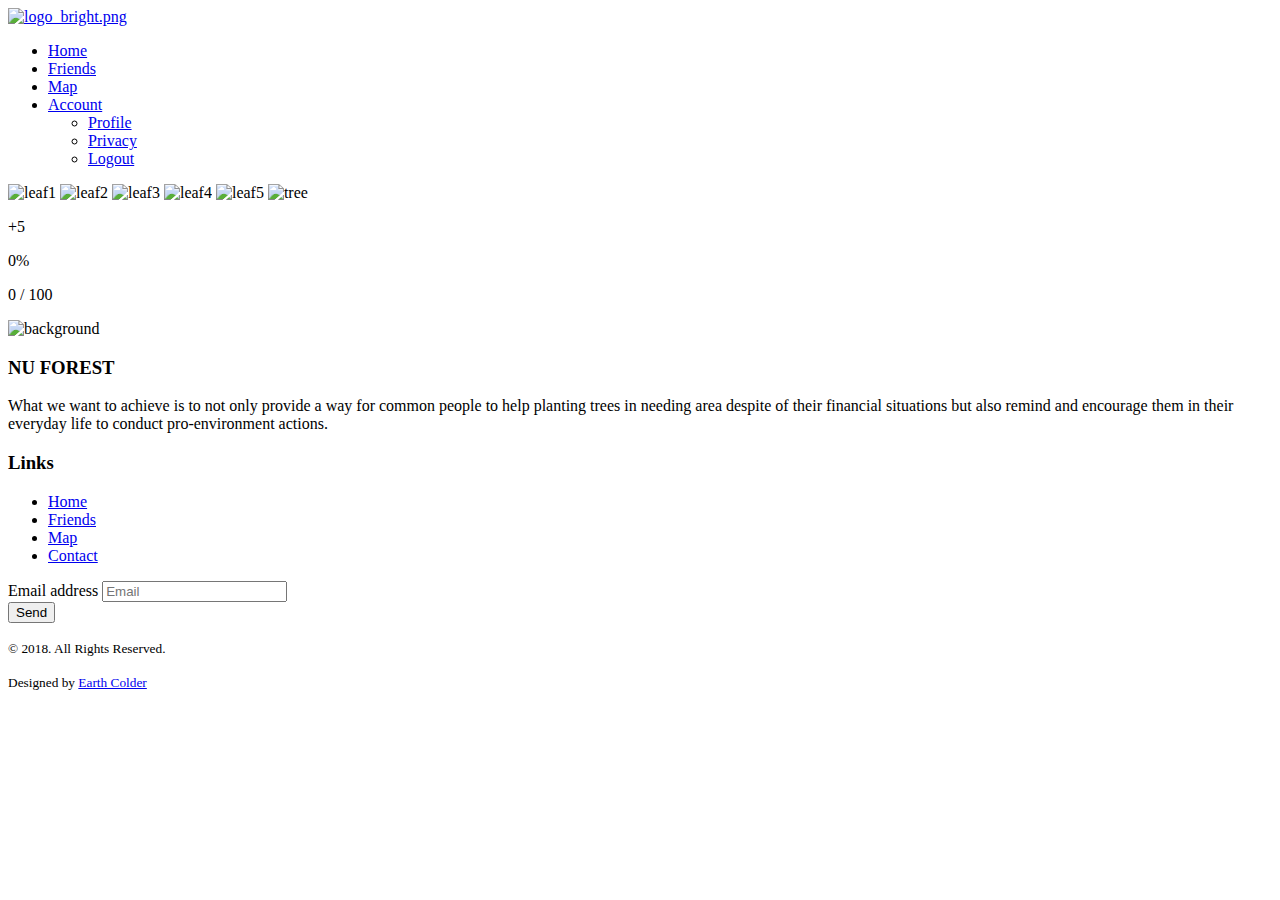
==== index.html @ c8e35f75 "Add files via upload" ====
<!DOCTYPE HTML>
<html>
	<head>
	<script src="https://ajax.googleapis.com/ajax/libs/jquery/3.3.1/jquery.min.js"></script>

	<title>NU FOREST</title>
	<link href="https://fonts.googleapis.com/css?family=Merriweather:300,400|Montserrat:400,700" rel="stylesheet">
	
	<!-- homepage.css-->
	<link rel="stylesheet" href="css/homepage.css">
	<!-- Animate.css -->
	<link rel="stylesheet" href="css/animate.css">
	<!-- Icomoon Icon Fonts-->
	<link rel="stylesheet" href="css/icomoon.css">
	<!-- Themify Icons-->
	<link rel="stylesheet" href="css/themify-icons.css">
	<!-- Bootstrap  -->
	<link rel="stylesheet" href="css/bootstrap.css">

	<!-- Owl Carousel  -->
	<link rel="stylesheet" href="css/owl.carousel.min.css">
	<link rel="stylesheet" href="css/owl.theme.default.min.css">

	<!-- Theme style  -->
	<link rel="stylesheet" href="css/style.css">

	<!-- Modernizr JS -->
	<script src="js/modernizr-2.6.2.min.js"></script>
	<!-- FOR IE9 below -->
	<!--[if lt IE 9]>
	<script src="js/respond.min.js"></script>
	<![endif]-->

	</head>
	<body>
		
	<div class="gtco-loader"></div>
	
	<div id="page">
		<!-- Navigation Bar -->
		<nav class="gtco-nav" role="navigation">
			<div class="gtco-container">
				
				<div class="row">
					<div class="col-sm-2 col-xs-12">
						<div id="gtco-logo"><a href="index.html">
                            <img src="images/logo_bright.png" alt="logo_bright.png">
						</div>
					</div>
					<div class="col-xs-10 text-right menu-1">
						<ul>
							<li class="active"><a href="index.html">Home</a></li>
							<li ><a href="friend.html">Friends</a></li>
							<li><a href="about.html">Map</a></li>
							<li class="has-dropdown">
								<a href="services.html">Account</a>
								<ul class="dropdown">
									<li><a href="#">Profile</a></li>
									<li><a href="#">Privacy</a></li>
									<li><a href="#">Logout</a></li>
								</ul>
							</li>
						</ul>
					</div>
				</div>
			</div>
		</nav>

		<!-- Tree section -->
		<div class="container">
			<div>
				<img class="leaf" src="images/leaf1.png" alt="leaf1" id="leaf1" onclick="get_point_event(this)">
				<img class="leaf" src="images/leaf2.png" alt="leaf2" id="leaf2" onclick="get_point_event(this)">
				<img class="leaf" src="images/leaf3.png" alt="leaf3" id="leaf3" onclick="get_point_event(this)">
				<img class="leaf" src="images/leaf4.png" alt="leaf4" id="leaf4" onclick="get_point_event(this)">
				<img class="leaf" src="images/leaf5.png" alt="leaf5" id="leaf5" onclick="get_point_event(this)">
				<img src="images/tree1.png" alt="tree" id="tree">
				<p id="plus1">+5</p>
				<div class="progress" id="bar-config">
				    <div class="progress-bar progress-bar-success progress-bar-striped active" id="progressbar"
				      aria-valuenow="40" aria-valuemin="0" aria-valuemax="100" style="width:0%">
				    0%
				    </div>
				</div>
				<p id="energy-count">
					0 / 100
				</p>
			</div>
			<img src="images/background_v2.svg" alt="background" style="width: 100%">
		</div>

		

		<!-- START footer -->
		<footer id="gtco-footer" class="gtco-section" role="contentinfo">
		   	<div class="gtco-container">
		    	<div class="row row-pb-md">
		     		<div class="col-md-4 gtco-widget gtco-footer-paragraph">
		      			<h3>NU FOREST</h3>
		      			<p>What we want to achieve is to not only provide a way for common people to help planting trees in needing area despite of their financial situations but also remind and encourage them in their everyday life to conduct pro-environment actions.</p >
		     		</div>
			    	<div class="col-md-4">
			      		<div class="row">
			       			<div class="col-md-6 gtco-footer-link">
			        			<h3>Links</h3>
			        			<ul class="gtco-list-link">
			         				<li><a href="#">Home</a ></li>
				         			<li><a href="friend.html">Friends</a ></li>
				         			<li><a href="#">Map</a ></li>
				         			<li><a href="#">Contact</a></li>
			       				</ul>
				       		</div>
				      	</div>
				    </div>
			    	<div class="col-md-4 gtco-footer-subscribe">
			      		<form class="form-inline">
			        		<div class="form-group">
			          			<label class="sr-only" for="exampleInputEmail3">Email address</label>
			          			<input type="email" class="form-control" id="" placeholder="Email">
			        		</div>
			       			<button type="submit" class="btn btn-primary">Send</button>
			      		</form>
			    	</div>
				</div>
		    </div>
		   	<div class="gtco-copyright">
		    	<div class="gtco-container">
		     		<div class="row">
		      			<div class="col-md-6 text-left">
		       				<p><small>&copy; 2018. All Rights Reserved. </small></p >
		      			</div>
		      			<div class="col-md-6 text-right">
		       				<p><small>Designed by <a href="https://www.tumblr.com/blog/earth-colder" target="_blank">Earth Colder</a> <!-- Demo Images: <a href="http://pixeden.com/" target="_blank">Pixeden</a > &amp; <a href="http://unsplash.com" target="_blank">Unsplash</a > --></small></p>
		      			</div>
		     		</div>
		    	</div>
		    </div>
		</footer>
		<!-- END footer -->

	</div>

	<div class="gototop js-top">
		<a href="#" class="js-gotop"><i class="icon-arrow-up"></i></a>
	</div>
	
	<!-- jQuery -->
	<script src="js/jquery.min.js"></script>
	<!-- jQuery Easing -->
	<script src="js/jquery.easing.1.3.js"></script>
	<!-- Bootstrap -->
	<script src="js/bootstrap.min.js"></script>
	<!-- Waypoints -->
	<script src="js/jquery.waypoints.min.js"></script>
	<!-- Carousel -->
	<script src="js/owl.carousel.min.js"></script>
	<!-- homepage -->
	<script src="js/homepage.js"></script>

	<!-- Main -->
	<script src="js/main.js"></script>
	<script src="js/home.js"></script>

	</body>
</html>
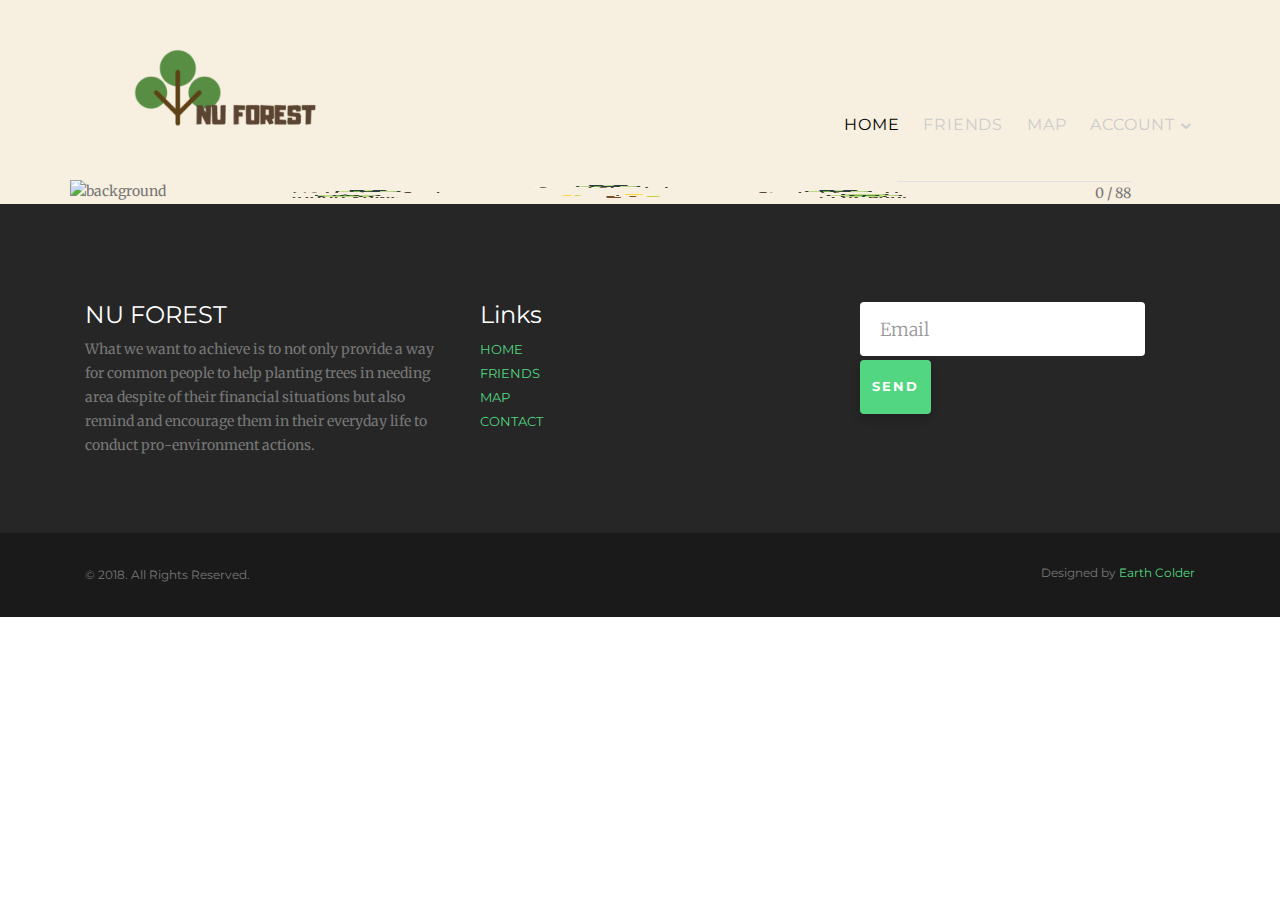
==== commit c1063cd5: "Add files via upload" ====
--- a/index.html
+++ b/index.html
@@ -44,7 +44,7 @@
 				<div class="row">
 					<div class="col-sm-2 col-xs-12">
 						<div id="gtco-logo"><a href="index.html">
-                            <img src="images/logo_bright.png" alt="logo_bright.png">
+                                <img class="logo-config" src="images/logo_bright.png" alt="logo_bright.png">
 						</div>
 					</div>
 					<div class="col-xs-10 text-right menu-1">
@@ -86,7 +86,7 @@
 					0 / 100
 				</p>
 			</div>
-			<img src="images/background_v2.svg" alt="background" style="width: 100%">
+			<img src="images/background_v3.svg" alt="background" style="width: 100%">
 		</div>
 
 		
--- a/css/homepage.css
+++ b/css/homepage.css
@@ -0,0 +1,127 @@
+@charset "UTF-8";body {
+  font-family: "Merriweather", serif;
+  font-weight: 400;
+  font-size: 14px;
+  line-height: 1.7;
+  color: #777;
+  background: #fff;
+}
+
+#page {
+  position: relative;
+  overflow-x: hidden;
+  overflow-y: auto;
+  width: 100%;
+  -webkit-transition: 0.5s;
+  -o-transition: 0.5s;
+  transition: 0.5s;
+  background-color: #F7EFDF;
+/*  background-color: #F7EFDF;*/
+}
+.offcanvas #page {
+  overflow: hidden;
+  position: absolute;
+}
+.offcanvas #page:after {
+  -webkit-transition: 2s;
+  -o-transition: 2s;
+  transition: 2s;
+  position: absolute;
+  top: 0;
+  right: 0;
+  bottom: 0;
+  left: 0;
+  z-index: 101;
+  background: rgba(0, 0, 0, 0.7);
+  content: "";
+}
+
+.container {
+    position: relative;
+}
+
+/*.container img{
+	display: block;
+    margin-left: auto;
+    margin-right: auto;
+    height: auto;
+}*/
+
+#bar-config{/*10000 steps*/
+	width: 20%;
+	height: 3%;
+	position: absolute;
+	right: 8%;
+	top: 5%;
+}
+
+#energy-count{/*10000 steps*/
+	position: absolute;
+	right: 8%;
+	top: 10%;
+}
+
+#leaf1{/*10000 steps*/
+	width: 9.5%;
+	height: 15%;
+	position: absolute;
+	left: 20%;
+	top: 60%;
+	z-index: 5;
+}
+
+#leaf2{/*1 car pool*/
+	width: 8%;
+	height: 13%;
+	position: absolute;
+	left: 65%;
+	top: 60%;    
+	z-index: 5;
+}
+
+#leaf3{/*$10 Ventrue*/
+	width: 13%;
+	height: 13%;
+	position: absolute;
+	left: 20%;
+	top: 40%;
+	z-index: 5;
+}
+
+#leaf4{/*Steal from Alex*/
+	width: 14%;
+	height: 14%;
+	position: absolute;
+	left: 60%;
+	top: 40%;
+	z-index: 5;
+}
+
+#leaf5{/*1 Saved Plastic Bag*/
+	width: 15%;
+	height: 15%;
+	position: absolute;
+	left: 40%;
+	top: 20%;
+	z-index: 5;
+}
+
+#tree{
+	width: 10%;
+	height: 16%;
+	position: absolute;
+	left: 42%;
+	bottom: 25%;
+	z-index: 0;
+}
+
+#plus1{
+	font-size: 60px;
+	position: absolute;
+	left: 50%;
+	top: 42%;
+}
+
+
+
+
--- a/css/icomoon.css
+++ b/css/icomoon.css
@@ -0,0 +1,1571 @@
+@font-face {
+  font-family: 'icomoon';
+  src:  url('../fonts/icomoon/icomoon.eot?6iuir');
+  src:  url('../fonts/icomoon/icomoon.eot?6iuir#iefix') format('embedded-opentype'),
+    url('../fonts/icomoon/icomoon.ttf?6iuir') format('truetype'),
+    url('../fonts/icomoon/icomoon.woff?6iuir') format('woff'),
+    url('../fonts/icomoon/icomoon.svg?6iuir#icomoon') format('svg');
+  font-weight: normal;
+  font-style: normal;
+}
+
+[class^="icon-"], [class*=" icon-"] {
+  /* use !important to prevent issues with browser extensions that change fonts */
+  font-family: 'icomoon' !important;
+  speak: none;
+  font-style: normal;
+  font-weight: normal;
+  font-variant: normal;
+  text-transform: none;
+  line-height: 1;
+
+  /* Better Font Rendering =========== */
+  -webkit-font-smoothing: antialiased;
+  -moz-osx-font-smoothing: grayscale;
+}
+
+.icon-eye:before {
+  content: "\e000";
+}
+.icon-paper-clip:before {
+  content: "\e001";
+}
+.icon-mail:before {
+  content: "\e002";
+}
+.icon-toggle:before {
+  content: "\e003";
+}
+.icon-layout:before {
+  content: "\e004";
+}
+.icon-link:before {
+  content: "\e005";
+}
+.icon-bell:before {
+  content: "\e006";
+}
+.icon-lock:before {
+  content: "\e007";
+}
+.icon-unlock:before {
+  content: "\e008";
+}
+.icon-ribbon:before {
+  content: "\e009";
+}
+.icon-image:before {
+  content: "\e010";
+}
+.icon-signal:before {
+  content: "\e011";
+}
+.icon-target:before {
+  content: "\e012";
+}
+.icon-clipboard:before {
+  content: "\e013";
+}
+.icon-clock:before {
+  content: "\e014";
+}
+.icon-watch:before {
+  content: "\e015";
+}
+.icon-air-play:before {
+  content: "\e016";
+}
+.icon-camera:before {
+  content: "\e017";
+}
+.icon-video:before {
+  content: "\e018";
+}
+.icon-disc:before {
+  content: "\e019";
+}
+.icon-printer:before {
+  content: "\e020";
+}
+.icon-monitor:before {
+  content: "\e021";
+}
+.icon-server:before {
+  content: "\e022";
+}
+.icon-cog:before {
+  content: "\e023";
+}
+.icon-heart:before {
+  content: "\e024";
+}
+.icon-paragraph:before {
+  content: "\e025";
+}
+.icon-align-justify:before {
+  content: "\e026";
+}
+.icon-align-left:before {
+  content: "\e027";
+}
+.icon-align-center:before {
+  content: "\e028";
+}
+.icon-align-right:before {
+  content: "\e029";
+}
+.icon-book:before {
+  content: "\e030";
+}
+.icon-layers:before {
+  content: "\e031";
+}
+.icon-stack:before {
+  content: "\e032";
+}
+.icon-stack-2:before {
+  content: "\e033";
+}
+.icon-paper:before {
+  content: "\e034";
+}
+.icon-paper-stack:before {
+  content: "\e035";
+}
+.icon-search:before {
+  content: "\e036";
+}
+.icon-zoom-in:before {
+  content: "\e037";
+}
+.icon-zoom-out:before {
+  content: "\e038";
+}
+.icon-reply:before {
+  content: "\e039";
+}
+.icon-circle-plus:before {
+  content: "\e040";
+}
+.icon-circle-minus:before {
+  content: "\e041";
+}
+.icon-circle-check:before {
+  content: "\e042";
+}
+.icon-circle-cross:before {
+  content: "\e043";
+}
+.icon-square-plus:before {
+  content: "\e044";
+}
+.icon-square-minus:before {
+  content: "\e045";
+}
+.icon-square-check:before {
+  content: "\e046";
+}
+.icon-square-cross:before {
+  content: "\e047";
+}
+.icon-microphone:before {
+  content: "\e048";
+}
+.icon-record:before {
+  content: "\e049";
+}
+.icon-skip-back:before {
+  content: "\e050";
+}
+.icon-rewind:before {
+  content: "\e051";
+}
+.icon-play:before {
+  content: "\e052";
+}
+.icon-pause:before {
+  content: "\e053";
+}
+.icon-stop:before {
+  content: "\e054";
+}
+.icon-fast-forward:before {
+  content: "\e055";
+}
+.icon-skip-forward:before {
+  content: "\e056";
+}
+.icon-shuffle:before {
+  content: "\e057";
+}
+.icon-repeat:before {
+  content: "\e058";
+}
+.icon-folder:before {
+  content: "\e059";
+}
+.icon-umbrella:before {
+  content: "\e060";
+}
+.icon-moon:before {
+  content: "\e061";
+}
+.icon-thermometer:before {
+  content: "\e062";
+}
+.icon-drop:before {
+  content: "\e063";
+}
+.icon-sun:before {
+  content: "\e064";
+}
+.icon-cloud:before {
+  content: "\e065";
+}
+.icon-cloud-upload:before {
+  content: "\e066";
+}
+.icon-cloud-download:before {
+  content: "\e067";
+}
+.icon-upload:before {
+  content: "\e068";
+}
+.icon-download:before {
+  content: "\e069";
+}
+.icon-location:before {
+  content: "\e070";
+}
+.icon-location-2:before {
+  content: "\e071";
+}
+.icon-map:before {
+  content: "\e072";
+}
+.icon-battery:before {
+  content: "\e073";
+}
+.icon-head:before {
+  content: "\e074";
+}
+.icon-briefcase:before {
+  content: "\e075";
+}
+.icon-speech-bubble:before {
+  content: "\e076";
+}
+.icon-anchor:before {
+  content: "\e077";
+}
+.icon-globe:before {
+  content: "\e078";
+}
+.icon-box:before {
+  content: "\e079";
+}
+.icon-reload:before {
+  content: "\e080";
+}
+.icon-share:before {
+  content: "\e081";
+}
+.icon-marquee:before {
+  content: "\e082";
+}
+.icon-marquee-plus:before {
+  content: "\e083";
+}
+.icon-marquee-minus:before {
+  content: "\e084";
+}
+.icon-tag:before {
+  content: "\e085";
+}
+.icon-power:before {
+  content: "\e086";
+}
+.icon-command:before {
+  content: "\e087";
+}
+.icon-alt:before {
+  content: "\e088";
+}
+.icon-esc:before {
+  content: "\e089";
+}
+.icon-bar-graph:before {
+  content: "\e090";
+}
+.icon-bar-graph-2:before {
+  content: "\e091";
+}
+.icon-pie-graph:before {
+  content: "\e092";
+}
+.icon-star:before {
+  content: "\e093";
+}
+.icon-arrow-left:before {
+  content: "\e094";
+}
+.icon-arrow-right:before {
+  content: "\e095";
+}
+.icon-arrow-up:before {
+  content: "\e096";
+}
+.icon-arrow-down:before {
+  content: "\e097";
+}
+.icon-volume:before {
+  content: "\e098";
+}
+.icon-mute:before {
+  content: "\e099";
+}
+.icon-content-right:before {
+  content: "\e100";
+}
+.icon-content-left:before {
+  content: "\e101";
+}
+.icon-grid:before {
+  content: "\e102";
+}
+.icon-grid-2:before {
+  content: "\e103";
+}
+.icon-columns:before {
+  content: "\e104";
+}
+.icon-loader:before {
+  content: "\e105";
+}
+.icon-bag:before {
+  content: "\e106";
+}
+.icon-ban:before {
+  content: "\e107";
+}
+.icon-flag:before {
+  content: "\e108";
+}
+.icon-trash:before {
+  content: "\e109";
+}
+.icon-expand:before {
+  content: "\e110";
+}
+.icon-contract:before {
+  content: "\e111";
+}
+.icon-maximize:before {
+  content: "\e112";
+}
+.icon-minimize:before {
+  content: "\e113";
+}
+.icon-plus:before {
+  content: "\e114";
+}
+.icon-minus:before {
+  content: "\e115";
+}
+.icon-check:before {
+  content: "\e116";
+}
+.icon-cross:before {
+  content: "\e117";
+}
+.icon-move:before {
+  content: "\e118";
+}
+.icon-delete:before {
+  content: "\e119";
+}
+.icon-menu:before {
+  content: "\e120";
+}
+.icon-archive:before {
+  content: "\e121";
+}
+.icon-inbox:before {
+  content: "\e122";
+}
+.icon-outbox:before {
+  content: "\e123";
+}
+.icon-file:before {
+  content: "\e124";
+}
+.icon-file-add:before {
+  content: "\e125";
+}
+.icon-file-subtract:before {
+  content: "\e126";
+}
+.icon-help:before {
+  content: "\e127";
+}
+.icon-open:before {
+  content: "\e128";
+}
+.icon-ellipsis:before {
+  content: "\e129";
+}
+.icon-add-to-list:before {
+  content: "\e900";
+}
+.icon-classic-computer:before {
+  content: "\e901";
+}
+.icon-controller-fast-backward:before {
+  content: "\e902";
+}
+.icon-creative-commons-attribution:before {
+  content: "\e903";
+}
+.icon-creative-commons-noderivs:before {
+  content: "\e904";
+}
+.icon-creative-commons-noncommercial-eu:before {
+  content: "\e905";
+}
+.icon-creative-commons-noncommercial-us:before {
+  content: "\e906";
+}
+.icon-creative-commons-public-domain:before {
+  content: "\e907";
+}
+.icon-creative-commons-remix:before {
+  content: "\e908";
+}
+.icon-creative-commons-share:before {
+  content: "\e909";
+}
+.icon-creative-commons-sharealike:before {
+  content: "\e90a";
+}
+.icon-creative-commons:before {
+  content: "\e90b";
+}
+.icon-document-landscape:before {
+  content: "\e90c";
+}
+.icon-remove-user:before {
+  content: "\e90d";
+}
+.icon-warning:before {
+  content: "\e90e";
+}
+.icon-arrow-bold-down:before {
+  content: "\e90f";
+}
+.icon-arrow-bold-left:before {
+  content: "\e910";
+}
+.icon-arrow-bold-right:before {
+  content: "\e911";
+}
+.icon-arrow-bold-up:before {
+  content: "\e912";
+}
+.icon-arrow-down2:before {
+  content: "\e913";
+}
+.icon-arrow-left2:before {
+  content: "\e914";
+}
+.icon-arrow-long-down:before {
+  content: "\e915";
+}
+.icon-arrow-long-left:before {
+  content: "\e916";
+}
+.icon-arrow-long-right:before {
+  content: "\e917";
+}
+.icon-arrow-long-up:before {
+  content: "\e918";
+}
+.icon-arrow-right2:before {
+  content: "\e919";
+}
+.icon-arrow-up2:before {
+  content: "\e91a";
+}
+.icon-arrow-with-circle-down:before {
+  content: "\e91b";
+}
+.icon-arrow-with-circle-left:before {
+  content: "\e91c";
+}
+.icon-arrow-with-circle-right:before {
+  content: "\e91d";
+}
+.icon-arrow-with-circle-up:before {
+  content: "\e91e";
+}
+.icon-bookmark:before {
+  content: "\e91f";
+}
+.icon-bookmarks:before {
+  content: "\e920";
+}
+.icon-chevron-down:before {
+  content: "\e921";
+}
+.icon-chevron-left:before {
+  content: "\e922";
+}
+.icon-chevron-right:before {
+  content: "\e923";
+}
+.icon-chevron-small-down:before {
+  content: "\e924";
+}
+.icon-chevron-small-left:before {
+  content: "\e925";
+}
+.icon-chevron-small-right:before {
+  content: "\e926";
+}
+.icon-chevron-small-up:before {
+  content: "\e927";
+}
+.icon-chevron-thin-down:before {
+  content: "\e928";
+}
+.icon-chevron-thin-left:before {
+  content: "\e929";
+}
+.icon-chevron-thin-right:before {
+  content: "\e92a";
+}
+.icon-chevron-thin-up:before {
+  content: "\e92b";
+}
+.icon-chevron-up:before {
+  content: "\e92c";
+}
+.icon-chevron-with-circle-down:before {
+  content: "\e92d";
+}
+.icon-chevron-with-circle-left:before {
+  content: "\e92e";
+}
+.icon-chevron-with-circle-right:before {
+  content: "\e92f";
+}
+.icon-chevron-with-circle-up:before {
+  content: "\e930";
+}
+.icon-cloud2:before {
+  content: "\e931";
+}
+.icon-controller-fast-forward:before {
+  content: "\e932";
+}
+.icon-controller-jump-to-start:before {
+  content: "\e933";
+}
+.icon-controller-next:before {
+  content: "\e934";
+}
+.icon-controller-paus:before {
+  content: "\e935";
+}
+.icon-controller-play:before {
+  content: "\e936";
+}
+.icon-controller-record:before {
+  content: "\e937";
+}
+.icon-controller-stop:before {
+  content: "\e938";
+}
+.icon-controller-volume:before {
+  content: "\e939";
+}
+.icon-dot-single:before {
+  content: "\e93a";
+}
+.icon-dots-three-horizontal:before {
+  content: "\e93b";
+}
+.icon-dots-three-vertical:before {
+  content: "\e93c";
+}
+.icon-dots-two-horizontal:before {
+  content: "\e93d";
+}
+.icon-dots-two-vertical:before {
+  content: "\e93e";
+}
+.icon-download2:before {
+  content: "\e93f";
+}
+.icon-emoji-flirt:before {
+  content: "\e940";
+}
+.icon-flow-branch:before {
+  content: "\e941";
+}
+.icon-flow-cascade:before {
+  content: "\e942";
+}
+.icon-flow-line:before {
+  content: "\e943";
+}
+.icon-flow-parallel:before {
+  content: "\e944";
+}
+.icon-flow-tree:before {
+  content: "\e945";
+}
+.icon-install:before {
+  content: "\e946";
+}
+.icon-layers2:before {
+  content: "\e947";
+}
+.icon-open-book:before {
+  content: "\e948";
+}
+.icon-resize-100:before {
+  content: "\e949";
+}
+.icon-resize-full-screen:before {
+  content: "\e94a";
+}
+.icon-save:before {
+  content: "\e94b";
+}
+.icon-select-arrows:before {
+  content: "\e94c";
+}
+.icon-sound-mute:before {
+  content: "\e94d";
+}
+.icon-sound:before {
+  content: "\e94e";
+}
+.icon-trash2:before {
+  content: "\e94f";
+}
+.icon-triangle-down:before {
+  content: "\e950";
+}
+.icon-triangle-left:before {
+  content: "\e951";
+}
+.icon-triangle-right:before {
+  content: "\e952";
+}
+.icon-triangle-up:before {
+  content: "\e953";
+}
+.icon-uninstall:before {
+  content: "\e954";
+}
+.icon-upload-to-cloud:before {
+  content: "\e955";
+}
+.icon-upload2:before {
+  content: "\e956";
+}
+.icon-add-user:before {
+  content: "\e957";
+}
+.icon-address:before {
+  content: "\e958";
+}
+.icon-adjust:before {
+  content: "\e959";
+}
+.icon-air:before {
+  content: "\e95a";
+}
+.icon-aircraft-landing:before {
+  content: "\e95b";
+}
+.icon-aircraft-take-off:before {
+  content: "\e95c";
+}
+.icon-aircraft:before {
+  content: "\e95d";
+}
+.icon-align-bottom:before {
+  content: "\e95e";
+}
+.icon-align-horizontal-middle:before {
+  content: "\e95f";
+}
+.icon-align-left2:before {
+  content: "\e960";
+}
+.icon-align-right2:before {
+  content: "\e961";
+}
+.icon-align-top:before {
+  content: "\e962";
+}
+.icon-align-vertical-middle:before {
+  content: "\e963";
+}
+.icon-archive2:before {
+  content: "\e964";
+}
+.icon-area-graph:before {
+  content: "\e965";
+}
+.icon-attachment:before {
+  content: "\e966";
+}
+.icon-awareness-ribbon:before {
+  content: "\e967";
+}
+.icon-back-in-time:before {
+  content: "\e968";
+}
+.icon-back:before {
+  content: "\e969";
+}
+.icon-bar-graph2:before {
+  content: "\e96a";
+}
+.icon-battery2:before {
+  content: "\e96b";
+}
+.icon-beamed-note:before {
+  content: "\e96c";
+}
+.icon-bell2:before {
+  content: "\e96d";
+}
+.icon-blackboard:before {
+  content: "\e96e";
+}
+.icon-block:before {
+  content: "\e96f";
+}
+.icon-book2:before {
+  content: "\e970";
+}
+.icon-bowl:before {
+  content: "\e971";
+}
+.icon-box2:before {
+  content: "\e972";
+}
+.icon-briefcase2:before {
+  content: "\e973";
+}
+.icon-browser:before {
+  content: "\e974";
+}
+.icon-brush:before {
+  content: "\e975";
+}
+.icon-bucket:before {
+  content: "\e976";
+}
+.icon-cake:before {
+  content: "\e977";
+}
+.icon-calculator:before {
+  content: "\e978";
+}
+.icon-calendar:before {
+  content: "\e979";
+}
+.icon-camera2:before {
+  content: "\e97a";
+}
+.icon-ccw:before {
+  content: "\e97b";
+}
+.icon-chat:before {
+  content: "\e97c";
+}
+.icon-check2:before {
+  content: "\e97d";
+}
+.icon-circle-with-cross:before {
+  content: "\e97e";
+}
+.icon-circle-with-minus:before {
+  content: "\e97f";
+}
+.icon-circle-with-plus:before {
+  content: "\e980";
+}
+.icon-circle:before {
+  content: "\e981";
+}
+.icon-circular-graph:before {
+  content: "\e982";
+}
+.icon-clapperboard:before {
+  content: "\e983";
+}
+.icon-clipboard2:before {
+  content: "\e984";
+}
+.icon-clock2:before {
+  content: "\e985";
+}
+.icon-code:before {
+  content: "\e986";
+}
+.icon-cog2:before {
+  content: "\e987";
+}
+.icon-colours:before {
+  content: "\e988";
+}
+.icon-compass:before {
+  content: "\e989";
+}
+.icon-copy:before {
+  content: "\e98a";
+}
+.icon-credit-card:before {
+  content: "\e98b";
+}
+.icon-credit:before {
+  content: "\e98c";
+}
+.icon-cross2:before {
+  content: "\e98d";
+}
+.icon-cup:before {
+  content: "\e98e";
+}
+.icon-cw:before {
+  content: "\e98f";
+}
+.icon-cycle:before {
+  content: "\e990";
+}
+.icon-database:before {
+  content: "\e991";
+}
+.icon-dial-pad:before {
+  content: "\e992";
+}
+.icon-direction:before {
+  content: "\e993";
+}
+.icon-document:before {
+  content: "\e994";
+}
+.icon-documents:before {
+  content: "\e995";
+}
+.icon-drink:before {
+  content: "\e996";
+}
+.icon-drive:before {
+  content: "\e997";
+}
+.icon-drop2:before {
+  content: "\e998";
+}
+.icon-edit:before {
+  content: "\e999";
+}
+.icon-email:before {
+  content: "\e99a";
+}
+.icon-emoji-happy:before {
+  content: "\e99b";
+}
+.icon-emoji-neutral:before {
+  content: "\e99c";
+}
+.icon-emoji-sad:before {
+  content: "\e99d";
+}
+.icon-erase:before {
+  content: "\e99e";
+}
+.icon-eraser:before {
+  content: "\e99f";
+}
+.icon-export:before {
+  content: "\e9a0";
+}
+.icon-eye2:before {
+  content: "\e9a1";
+}
+.icon-feather:before {
+  content: "\e9a2";
+}
+.icon-flag2:before {
+  content: "\e9a3";
+}
+.icon-flash:before {
+  content: "\e9a4";
+}
+.icon-flashlight:before {
+  content: "\e9a5";
+}
+.icon-flat-brush:before {
+  content: "\e9a6";
+}
+.icon-folder-images:before {
+  content: "\e9a7";
+}
+.icon-folder-music:before {
+  content: "\e9a8";
+}
+.icon-folder-video:before {
+  content: "\e9a9";
+}
+.icon-folder2:before {
+  content: "\e9aa";
+}
+.icon-forward:before {
+  content: "\e9ab";
+}
+.icon-funnel:before {
+  content: "\e9ac";
+}
+.icon-game-controller:before {
+  content: "\e9ad";
+}
+.icon-gauge:before {
+  content: "\e9ae";
+}
+.icon-globe2:before {
+  content: "\e9af";
+}
+.icon-graduation-cap:before {
+  content: "\e9b0";
+}
+.icon-grid2:before {
+  content: "\e9b1";
+}
+.icon-hair-cross:before {
+  content: "\e9b2";
+}
+.icon-hand:before {
+  content: "\e9b3";
+}
+.icon-heart-outlined:before {
+  content: "\e9b4";
+}
+.icon-heart2:before {
+  content: "\e9b5";
+}
+.icon-help-with-circle:before {
+  content: "\e9b6";
+}
+.icon-help2:before {
+  content: "\e9b7";
+}
+.icon-home:before {
+  content: "\e9b8";
+}
+.icon-hour-glass:before {
+  content: "\e9b9";
+}
+.icon-image-inverted:before {
+  content: "\e9ba";
+}
+.icon-image2:before {
+  content: "\e9bb";
+}
+.icon-images:before {
+  content: "\e9bc";
+}
+.icon-inbox2:before {
+  content: "\e9bd";
+}
+.icon-infinity:before {
+  content: "\e9be";
+}
+.icon-info-with-circle:before {
+  content: "\e9bf";
+}
+.icon-info:before {
+  content: "\e9c0";
+}
+.icon-key:before {
+  content: "\e9c1";
+}
+.icon-keyboard:before {
+  content: "\e9c2";
+}
+.icon-lab-flask:before {
+  content: "\e9c3";
+}
+.icon-landline:before {
+  content: "\e9c4";
+}
+.icon-language:before {
+  content: "\e9c5";
+}
+.icon-laptop:before {
+  content: "\e9c6";
+}
+.icon-leaf:before {
+  content: "\e9c7";
+}
+.icon-level-down:before {
+  content: "\e9c8";
+}
+.icon-level-up:before {
+  content: "\e9c9";
+}
+.icon-lifebuoy:before {
+  content: "\e9ca";
+}
+.icon-light-bulb:before {
+  content: "\e9cb";
+}
+.icon-light-down:before {
+  content: "\e9cc";
+}
+.icon-light-up:before {
+  content: "\e9cd";
+}
+.icon-line-graph:before {
+  content: "\e9ce";
+}
+.icon-link2:before {
+  content: "\e9cf";
+}
+.icon-list:before {
+  content: "\e9d0";
+}
+.icon-location-pin:before {
+  content: "\e9d1";
+}
+.icon-location2:before {
+  content: "\e9d2";
+}
+.icon-lock-open:before {
+  content: "\e9d3";
+}
+.icon-lock2:before {
+  content: "\e9d4";
+}
+.icon-log-out:before {
+  content: "\e9d5";
+}
+.icon-login:before {
+  content: "\e9d6";
+}
+.icon-loop:before {
+  content: "\e9d7";
+}
+.icon-magnet:before {
+  content: "\e9d8";
+}
+.icon-magnifying-glass:before {
+  content: "\e9d9";
+}
+.icon-mail2:before {
+  content: "\e9da";
+}
+.icon-man:before {
+  content: "\e9db";
+}
+.icon-map2:before {
+  content: "\e9dc";
+}
+.icon-mask:before {
+  content: "\e9dd";
+}
+.icon-medal:before {
+  content: "\e9de";
+}
+.icon-megaphone:before {
+  content: "\e9df";
+}
+.icon-menu2:before {
+  content: "\e9e0";
+}
+.icon-message:before {
+  content: "\e9e1";
+}
+.icon-mic:before {
+  content: "\e9e2";
+}
+.icon-minus2:before {
+  content: "\e9e3";
+}
+.icon-mobile:before {
+  content: "\e9e4";
+}
+.icon-modern-mic:before {
+  content: "\e9e5";
+}
+.icon-moon2:before {
+  content: "\e9e6";
+}
+.icon-mouse:before {
+  content: "\e9e7";
+}
+.icon-music:before {
+  content: "\e9e8";
+}
+.icon-network:before {
+  content: "\e9e9";
+}
+.icon-new-message:before {
+  content: "\e9ea";
+}
+.icon-new:before {
+  content: "\e9eb";
+}
+.icon-news:before {
+  content: "\e9ec";
+}
+.icon-note:before {
+  content: "\e9ed";
+}
+.icon-notification:before {
+  content: "\e9ee";
+}
+.icon-old-mobile:before {
+  content: "\e9ef";
+}
+.icon-old-phone:before {
+  content: "\e9f0";
+}
+.icon-palette:before {
+  content: "\e9f1";
+}
+.icon-paper-plane:before {
+  content: "\e9f2";
+}
+.icon-pencil:before {
+  content: "\e9f3";
+}
+.icon-phone:before {
+  content: "\e9f4";
+}
+.icon-pie-chart:before {
+  content: "\e9f5";
+}
+.icon-pin:before {
+  content: "\e9f6";
+}
+.icon-plus2:before {
+  content: "\e9f7";
+}
+.icon-popup:before {
+  content: "\e9f8";
+}
+.icon-power-plug:before {
+  content: "\e9f9";
+}
+.icon-price-ribbon:before {
+  content: "\e9fa";
+}
+.icon-price-tag:before {
+  content: "\e9fb";
+}
+.icon-print:before {
+  content: "\e9fc";
+}
+.icon-progress-empty:before {
+  content: "\e9fd";
+}
+.icon-progress-full:before {
+  content: "\e9fe";
+}
+.icon-progress-one:before {
+  content: "\e9ff";
+}
+.icon-progress-two:before {
+  content: "\ea00";
+}
+.icon-publish:before {
+  content: "\ea01";
+}
+.icon-quote:before {
+  content: "\ea02";
+}
+.icon-radio:before {
+  content: "\ea03";
+}
+.icon-reply-all:before {
+  content: "\ea04";
+}
+.icon-reply2:before {
+  content: "\ea05";
+}
+.icon-retweet:before {
+  content: "\ea06";
+}
+.icon-rocket:before {
+  content: "\ea07";
+}
+.icon-round-brush:before {
+  content: "\ea08";
+}
+.icon-rss:before {
+  content: "\ea09";
+}
+.icon-ruler:before {
+  content: "\ea0a";
+}
+.icon-scissors:before {
+  content: "\ea0b";
+}
+.icon-share-alternitive:before {
+  content: "\ea0c";
+}
+.icon-share2:before {
+  content: "\ea0d";
+}
+.icon-shareable:before {
+  content: "\ea0e";
+}
+.icon-shield:before {
+  content: "\ea0f";
+}
+.icon-shop:before {
+  content: "\ea10";
+}
+.icon-shopping-bag:before {
+  content: "\ea11";
+}
+.icon-shopping-basket:before {
+  content: "\ea12";
+}
+.icon-shopping-cart:before {
+  content: "\ea13";
+}
+.icon-shuffle2:before {
+  content: "\ea14";
+}
+.icon-signal2:before {
+  content: "\ea15";
+}
+.icon-sound-mix:before {
+  content: "\ea16";
+}
+.icon-sports-club:before {
+  content: "\ea17";
+}
+.icon-spreadsheet:before {
+  content: "\ea18";
+}
+.icon-squared-cross:before {
+  content: "\ea19";
+}
+.icon-squared-minus:before {
+  content: "\ea1a";
+}
+.icon-squared-plus:before {
+  content: "\ea1b";
+}
+.icon-star-outlined:before {
+  content: "\ea1c";
+}
+.icon-star2:before {
+  content: "\ea1d";
+}
+.icon-stopwatch:before {
+  content: "\ea1e";
+}
+.icon-suitcase:before {
+  content: "\ea1f";
+}
+.icon-swap:before {
+  content: "\ea20";
+}
+.icon-sweden:before {
+  content: "\ea21";
+}
+.icon-switch:before {
+  content: "\ea22";
+}
+.icon-tablet:before {
+  content: "\ea23";
+}
+.icon-tag2:before {
+  content: "\ea24";
+}
+.icon-text-document-inverted:before {
+  content: "\ea25";
+}
+.icon-text-document:before {
+  content: "\ea26";
+}
+.icon-text:before {
+  content: "\ea27";
+}
+.icon-thermometer2:before {
+  content: "\ea28";
+}
+.icon-thumbs-down:before {
+  content: "\ea29";
+}
+.icon-thumbs-up:before {
+  content: "\ea2a";
+}
+.icon-thunder-cloud:before {
+  content: "\ea2b";
+}
+.icon-ticket:before {
+  content: "\ea2c";
+}
+.icon-time-slot:before {
+  content: "\ea2d";
+}
+.icon-tools:before {
+  content: "\ea2e";
+}
+.icon-traffic-cone:before {
+  content: "\ea2f";
+}
+.icon-tree:before {
+  content: "\ea30";
+}
+.icon-trophy:before {
+  content: "\ea31";
+}
+.icon-tv:before {
+  content: "\ea32";
+}
+.icon-typing:before {
+  content: "\ea33";
+}
+.icon-unread:before {
+  content: "\ea34";
+}
+.icon-untag:before {
+  content: "\ea35";
+}
+.icon-user:before {
+  content: "\ea36";
+}
+.icon-users:before {
+  content: "\ea37";
+}
+.icon-v-card:before {
+  content: "\ea38";
+}
+.icon-video2:before {
+  content: "\ea39";
+}
+.icon-vinyl:before {
+  content: "\ea3a";
+}
+.icon-voicemail:before {
+  content: "\ea3b";
+}
+.icon-wallet:before {
+  content: "\ea3c";
+}
+.icon-water:before {
+  content: "\ea3d";
+}
+.icon-px-with-circle:before {
+  content: "\ea3e";
+}
+.icon-px:before {
+  content: "\ea3f";
+}
+.icon-basecamp:before {
+  content: "\ea40";
+}
+.icon-behance:before {
+  content: "\ea41";
+}
+.icon-creative-cloud:before {
+  content: "\ea42";
+}
+.icon-dropbox:before {
+  content: "\ea43";
+}
+.icon-evernote:before {
+  content: "\ea44";
+}
+.icon-flattr:before {
+  content: "\ea45";
+}
+.icon-foursquare:before {
+  content: "\ea46";
+}
+.icon-google-drive:before {
+  content: "\ea47";
+}
+.icon-google-hangouts:before {
+  content: "\ea48";
+}
+.icon-grooveshark:before {
+  content: "\ea49";
+}
+.icon-icloud:before {
+  content: "\ea4a";
+}
+.icon-mixi:before {
+  content: "\ea4b";
+}
+.icon-onedrive:before {
+  content: "\ea4c";
+}
+.icon-paypal:before {
+  content: "\ea4d";
+}
+.icon-picasa:before {
+  content: "\ea4e";
+}
+.icon-qq:before {
+  content: "\ea4f";
+}
+.icon-rdio-with-circle:before {
+  content: "\ea50";
+}
+.icon-renren:before {
+  content: "\ea51";
+}
+.icon-scribd:before {
+  content: "\ea52";
+}
+.icon-sina-weibo:before {
+  content: "\ea53";
+}
+.icon-skype-with-circle:before {
+  content: "\ea54";
+}
+.icon-skype:before {
+  content: "\ea55";
+}
+.icon-slideshare:before {
+  content: "\ea56";
+}
+.icon-smashing:before {
+  content: "\ea57";
+}
+.icon-soundcloud:before {
+  content: "\ea58";
+}
+.icon-spotify-with-circle:before {
+  content: "\ea59";
+}
+.icon-spotify:before {
+  content: "\ea5a";
+}
+.icon-swarm:before {
+  content: "\ea5b";
+}
+.icon-vine-with-circle:before {
+  content: "\ea5c";
+}
+.icon-vine:before {
+  content: "\ea5d";
+}
+.icon-vk-alternitive:before {
+  content: "\ea5e";
+}
+.icon-vk-with-circle:before {
+  content: "\ea5f";
+}
+.icon-vk:before {
+  content: "\ea60";
+}
+.icon-xing-with-circle:before {
+  content: "\ea61";
+}
+.icon-xing:before {
+  content: "\ea62";
+}
+.icon-yelp:before {
+  content: "\ea63";
+}
+.icon-dribbble-with-circle:before {
+  content: "\ea64";
+}
+.icon-dribbble:before {
+  content: "\ea65";
+}
+.icon-facebook-with-circle:before {
+  content: "\ea66";
+}
+.icon-facebook:before {
+  content: "\ea67";
+}
+.icon-flickr-with-circle:before {
+  content: "\ea68";
+}
+.icon-flickr:before {
+  content: "\ea69";
+}
+.icon-github-with-circle:before {
+  content: "\ea6a";
+}
+.icon-github:before {
+  content: "\ea6b";
+}
+.icon-google-with-circle:before {
+  content: "\ea6c";
+}
+.icon-google:before {
+  content: "\ea6d";
+}
+.icon-instagram-with-circle:before {
+  content: "\ea6e";
+}
+.icon-instagram:before {
+  content: "\ea6f";
+}
+.icon-lastfm-with-circle:before {
+  content: "\ea70";
+}
+.icon-lastfm:before {
+  content: "\ea71";
+}
+.icon-linkedin-with-circle:before {
+  content: "\ea72";
+}
+.icon-linkedin:before {
+  content: "\ea73";
+}
+.icon-pinterest-with-circle:before {
+  content: "\ea74";
+}
+.icon-pinterest:before {
+  content: "\ea75";
+}
+.icon-rdio:before {
+  content: "\ea76";
+}
+.icon-stumbleupon-with-circle:before {
+  content: "\ea77";
+}
+.icon-stumbleupon:before {
+  content: "\ea78";
+}
+.icon-tumblr-with-circle:before {
+  content: "\ea79";
+}
+.icon-tumblr:before {
+  content: "\ea7a";
+}
+.icon-twitter-with-circle:before {
+  content: "\ea7b";
+}
+.icon-twitter:before {
+  content: "\ea7c";
+}
+.icon-vimeo-with-circle:before {
+  content: "\ea7d";
+}
+.icon-vimeo:before {
+  content: "\ea7e";
+}
+.icon-youtube-with-circle:before {
+  content: "\ea7f";
+}
+.icon-youtube:before {
+  content: "\ea80";
+}
--- a/css/themify-icons.css
+++ b/css/themify-icons.css
@@ -0,0 +1,1081 @@
+@font-face {
+	font-family: 'themify';
+	src:url('../fonts/themify-icons/themify.eot?-fvbane');
+	src:url('../fonts/themify-icons/themify.eot?#iefix-fvbane') format('embedded-opentype'),
+		url('../fonts/themify-icons/themify.woff?-fvbane') format('woff'),
+		url('../fonts/themify-icons/themify.ttf?-fvbane') format('truetype'),
+		url('../fonts/themify-icons/themify.svg?-fvbane#themify') format('svg');
+	font-weight: normal;
+	font-style: normal;
+}
+
+[class^="ti-"], [class*=" ti-"] {
+	font-family: 'themify';
+	speak: none;
+	font-style: normal;
+	font-weight: normal;
+	font-variant: normal;
+	text-transform: none;
+	line-height: 1;
+
+	/* Better Font Rendering =========== */
+	-webkit-font-smoothing: antialiased;
+	-moz-osx-font-smoothing: grayscale;
+}
+
+.ti-wand:before {
+	content: "\e600";
+}
+.ti-volume:before {
+	content: "\e601";
+}
+.ti-user:before {
+	content: "\e602";
+}
+.ti-unlock:before {
+	content: "\e603";
+}
+.ti-unlink:before {
+	content: "\e604";
+}
+.ti-trash:before {
+	content: "\e605";
+}
+.ti-thought:before {
+	content: "\e606";
+}
+.ti-target:before {
+	content: "\e607";
+}
+.ti-tag:before {
+	content: "\e608";
+}
+.ti-tablet:before {
+	content: "\e609";
+}
+.ti-star:before {
+	content: "\e60a";
+}
+.ti-spray:before {
+	content: "\e60b";
+}
+.ti-signal:before {
+	content: "\e60c";
+}
+.ti-shopping-cart:before {
+	content: "\e60d";
+}
+.ti-shopping-cart-full:before {
+	content: "\e60e";
+}
+.ti-settings:before {
+	content: "\e60f";
+}
+.ti-search:before {
+	content: "\e610";
+}
+.ti-zoom-in:before {
+	content: "\e611";
+}
+.ti-zoom-out:before {
+	content: "\e612";
+}
+.ti-cut:before {
+	content: "\e613";
+}
+.ti-ruler:before {
+	content: "\e614";
+}
+.ti-ruler-pencil:before {
+	content: "\e615";
+}
+.ti-ruler-alt:before {
+	content: "\e616";
+}
+.ti-bookmark:before {
+	content: "\e617";
+}
+.ti-bookmark-alt:before {
+	content: "\e618";
+}
+.ti-reload:before {
+	content: "\e619";
+}
+.ti-plus:before {
+	content: "\e61a";
+}
+.ti-pin:before {
+	content: "\e61b";
+}
+.ti-pencil:before {
+	content: "\e61c";
+}
+.ti-pencil-alt:before {
+	content: "\e61d";
+}
+.ti-paint-roller:before {
+	content: "\e61e";
+}
+.ti-paint-bucket:before {
+	content: "\e61f";
+}
+.ti-na:before {
+	content: "\e620";
+}
+.ti-mobile:before {
+	content: "\e621";
+}
+.ti-minus:before {
+	content: "\e622";
+}
+.ti-medall:before {
+	content: "\e623";
+}
+.ti-medall-alt:before {
+	content: "\e624";
+}
+.ti-marker:before {
+	content: "\e625";
+}
+.ti-marker-alt:before {
+	content: "\e626";
+}
+.ti-arrow-up:before {
+	content: "\e627";
+}
+.ti-arrow-right:before {
+	content: "\e628";
+}
+.ti-arrow-left:before {
+	content: "\e629";
+}
+.ti-arrow-down:before {
+	content: "\e62a";
+}
+.ti-lock:before {
+	content: "\e62b";
+}
+.ti-location-arrow:before {
+	content: "\e62c";
+}
+.ti-link:before {
+	content: "\e62d";
+}
+.ti-layout:before {
+	content: "\e62e";
+}
+.ti-layers:before {
+	content: "\e62f";
+}
+.ti-layers-alt:before {
+	content: "\e630";
+}
+.ti-key:before {
+	content: "\e631";
+}
+.ti-import:before {
+	content: "\e632";
+}
+.ti-image:before {
+	content: "\e633";
+}
+.ti-heart:before {
+	content: "\e634";
+}
+.ti-heart-broken:before {
+	content: "\e635";
+}
+.ti-hand-stop:before {
+	content: "\e636";
+}
+.ti-hand-open:before {
+	content: "\e637";
+}
+.ti-hand-drag:before {
+	content: "\e638";
+}
+.ti-folder:before {
+	content: "\e639";
+}
+.ti-flag:before {
+	content: "\e63a";
+}
+.ti-flag-alt:before {
+	content: "\e63b";
+}
+.ti-flag-alt-2:before {
+	content: "\e63c";
+}
+.ti-eye:before {
+	content: "\e63d";
+}
+.ti-export:before {
+	content: "\e63e";
+}
+.ti-exchange-vertical:before {
+	content: "\e63f";
+}
+.ti-desktop:before {
+	content: "\e640";
+}
+.ti-cup:before {
+	content: "\e641";
+}
+.ti-crown:before {
+	content: "\e642";
+}
+.ti-comments:before {
+	content: "\e643";
+}
+.ti-comment:before {
+	content: "\e644";
+}
+.ti-comment-alt:before {
+	content: "\e645";
+}
+.ti-close:before {
+	content: "\e646";
+}
+.ti-clip:before {
+	content: "\e647";
+}
+.ti-angle-up:before {
+	content: "\e648";
+}
+.ti-angle-right:before {
+	content: "\e649";
+}
+.ti-angle-left:before {
+	content: "\e64a";
+}
+.ti-angle-down:before {
+	content: "\e64b";
+}
+.ti-check:before {
+	content: "\e64c";
+}
+.ti-check-box:before {
+	content: "\e64d";
+}
+.ti-camera:before {
+	content: "\e64e";
+}
+.ti-announcement:before {
+	content: "\e64f";
+}
+.ti-brush:before {
+	content: "\e650";
+}
+.ti-briefcase:before {
+	content: "\e651";
+}
+.ti-bolt:before {
+	content: "\e652";
+}
+.ti-bolt-alt:before {
+	content: "\e653";
+}
+.ti-blackboard:before {
+	content: "\e654";
+}
+.ti-bag:before {
+	content: "\e655";
+}
+.ti-move:before {
+	content: "\e656";
+}
+.ti-arrows-vertical:before {
+	content: "\e657";
+}
+.ti-arrows-horizontal:before {
+	content: "\e658";
+}
+.ti-fullscreen:before {
+	content: "\e659";
+}
+.ti-arrow-top-right:before {
+	content: "\e65a";
+}
+.ti-arrow-top-left:before {
+	content: "\e65b";
+}
+.ti-arrow-circle-up:before {
+	content: "\e65c";
+}
+.ti-arrow-circle-right:before {
+	content: "\e65d";
+}
+.ti-arrow-circle-left:before {
+	content: "\e65e";
+}
+.ti-arrow-circle-down:before {
+	content: "\e65f";
+}
+.ti-angle-double-up:before {
+	content: "\e660";
+}
+.ti-angle-double-right:before {
+	content: "\e661";
+}
+.ti-angle-double-left:before {
+	content: "\e662";
+}
+.ti-angle-double-down:before {
+	content: "\e663";
+}
+.ti-zip:before {
+	content: "\e664";
+}
+.ti-world:before {
+	content: "\e665";
+}
+.ti-wheelchair:before {
+	content: "\e666";
+}
+.ti-view-list:before {
+	content: "\e667";
+}
+.ti-view-list-alt:before {
+	content: "\e668";
+}
+.ti-view-grid:before {
+	content: "\e669";
+}
+.ti-uppercase:before {
+	content: "\e66a";
+}
+.ti-upload:before {
+	content: "\e66b";
+}
+.ti-underline:before {
+	content: "\e66c";
+}
+.ti-truck:before {
+	content: "\e66d";
+}
+.ti-timer:before {
+	content: "\e66e";
+}
+.ti-ticket:before {
+	content: "\e66f";
+}
+.ti-thumb-up:before {
+	content: "\e670";
+}
+.ti-thumb-down:before {
+	content: "\e671";
+}
+.ti-text:before {
+	content: "\e672";
+}
+.ti-stats-up:before {
+	content: "\e673";
+}
+.ti-stats-down:before {
+	content: "\e674";
+}
+.ti-split-v:before {
+	content: "\e675";
+}
+.ti-split-h:before {
+	content: "\e676";
+}
+.ti-smallcap:before {
+	content: "\e677";
+}
+.ti-shine:before {
+	content: "\e678";
+}
+.ti-shift-right:before {
+	content: "\e679";
+}
+.ti-shift-left:before {
+	content: "\e67a";
+}
+.ti-shield:before {
+	content: "\e67b";
+}
+.ti-notepad:before {
+	content: "\e67c";
+}
+.ti-server:before {
+	content: "\e67d";
+}
+.ti-quote-right:before {
+	content: "\e67e";
+}
+.ti-quote-left:before {
+	content: "\e67f";
+}
+.ti-pulse:before {
+	content: "\e680";
+}
+.ti-printer:before {
+	content: "\e681";
+}
+.ti-power-off:before {
+	content: "\e682";
+}
+.ti-plug:before {
+	content: "\e683";
+}
+.ti-pie-chart:before {
+	content: "\e684";
+}
+.ti-paragraph:before {
+	content: "\e685";
+}
+.ti-panel:before {
+	content: "\e686";
+}
+.ti-package:before {
+	content: "\e687";
+}
+.ti-music:before {
+	content: "\e688";
+}
+.ti-music-alt:before {
+	content: "\e689";
+}
+.ti-mouse:before {
+	content: "\e68a";
+}
+.ti-mouse-alt:before {
+	content: "\e68b";
+}
+.ti-money:before {
+	content: "\e68c";
+}
+.ti-microphone:before {
+	content: "\e68d";
+}
+.ti-menu:before {
+	content: "\e68e";
+}
+.ti-menu-alt:before {
+	content: "\e68f";
+}
+.ti-map:before {
+	content: "\e690";
+}
+.ti-map-alt:before {
+	content: "\e691";
+}
+.ti-loop:before {
+	content: "\e692";
+}
+.ti-location-pin:before {
+	content: "\e693";
+}
+.ti-list:before {
+	content: "\e694";
+}
+.ti-light-bulb:before {
+	content: "\e695";
+}
+.ti-Italic:before {
+	content: "\e696";
+}
+.ti-info:before {
+	content: "\e697";
+}
+.ti-infinite:before {
+	content: "\e698";
+}
+.ti-id-badge:before {
+	content: "\e699";
+}
+.ti-hummer:before {
+	content: "\e69a";
+}
+.ti-home:before {
+	content: "\e69b";
+}
+.ti-help:before {
+	content: "\e69c";
+}
+.ti-headphone:before {
+	content: "\e69d";
+}
+.ti-harddrives:before {
+	content: "\e69e";
+}
+.ti-harddrive:before {
+	content: "\e69f";
+}
+.ti-gift:before {
+	content: "\e6a0";
+}
+.ti-game:before {
+	content: "\e6a1";
+}
+.ti-filter:before {
+	content: "\e6a2";
+}
+.ti-files:before {
+	content: "\e6a3";
+}
+.ti-file:before {
+	content: "\e6a4";
+}
+.ti-eraser:before {
+	content: "\e6a5";
+}
+.ti-envelope:before {
+	content: "\e6a6";
+}
+.ti-download:before {
+	content: "\e6a7";
+}
+.ti-direction:before {
+	content: "\e6a8";
+}
+.ti-direction-alt:before {
+	content: "\e6a9";
+}
+.ti-dashboard:before {
+	content: "\e6aa";
+}
+.ti-control-stop:before {
+	content: "\e6ab";
+}
+.ti-control-shuffle:before {
+	content: "\e6ac";
+}
+.ti-control-play:before {
+	content: "\e6ad";
+}
+.ti-control-pause:before {
+	content: "\e6ae";
+}
+.ti-control-forward:before {
+	content: "\e6af";
+}
+.ti-control-backward:before {
+	content: "\e6b0";
+}
+.ti-cloud:before {
+	content: "\e6b1";
+}
+.ti-cloud-up:before {
+	content: "\e6b2";
+}
+.ti-cloud-down:before {
+	content: "\e6b3";
+}
+.ti-clipboard:before {
+	content: "\e6b4";
+}
+.ti-car:before {
+	content: "\e6b5";
+}
+.ti-calendar:before {
+	content: "\e6b6";
+}
+.ti-book:before {
+	content: "\e6b7";
+}
+.ti-bell:before {
+	content: "\e6b8";
+}
+.ti-basketball:before {
+	content: "\e6b9";
+}
+.ti-bar-chart:before {
+	content: "\e6ba";
+}
+.ti-bar-chart-alt:before {
+	content: "\e6bb";
+}
+.ti-back-right:before {
+	content: "\e6bc";
+}
+.ti-back-left:before {
+	content: "\e6bd";
+}
+.ti-arrows-corner:before {
+	content: "\e6be";
+}
+.ti-archive:before {
+	content: "\e6bf";
+}
+.ti-anchor:before {
+	content: "\e6c0";
+}
+.ti-align-right:before {
+	content: "\e6c1";
+}
+.ti-align-left:before {
+	content: "\e6c2";
+}
+.ti-align-justify:before {
+	content: "\e6c3";
+}
+.ti-align-center:before {
+	content: "\e6c4";
+}
+.ti-alert:before {
+	content: "\e6c5";
+}
+.ti-alarm-clock:before {
+	content: "\e6c6";
+}
+.ti-agenda:before {
+	content: "\e6c7";
+}
+.ti-write:before {
+	content: "\e6c8";
+}
+.ti-window:before {
+	content: "\e6c9";
+}
+.ti-widgetized:before {
+	content: "\e6ca";
+}
+.ti-widget:before {
+	content: "\e6cb";
+}
+.ti-widget-alt:before {
+	content: "\e6cc";
+}
+.ti-wallet:before {
+	content: "\e6cd";
+}
+.ti-video-clapper:before {
+	content: "\e6ce";
+}
+.ti-video-camera:before {
+	content: "\e6cf";
+}
+.ti-vector:before {
+	content: "\e6d0";
+}
+.ti-themify-logo:before {
+	content: "\e6d1";
+}
+.ti-themify-favicon:before {
+	content: "\e6d2";
+}
+.ti-themify-favicon-alt:before {
+	content: "\e6d3";
+}
+.ti-support:before {
+	content: "\e6d4";
+}
+.ti-stamp:before {
+	content: "\e6d5";
+}
+.ti-split-v-alt:before {
+	content: "\e6d6";
+}
+.ti-slice:before {
+	content: "\e6d7";
+}
+.ti-shortcode:before {
+	content: "\e6d8";
+}
+.ti-shift-right-alt:before {
+	content: "\e6d9";
+}
+.ti-shift-left-alt:before {
+	content: "\e6da";
+}
+.ti-ruler-alt-2:before {
+	content: "\e6db";
+}
+.ti-receipt:before {
+	content: "\e6dc";
+}
+.ti-pin2:before {
+	content: "\e6dd";
+}
+.ti-pin-alt:before {
+	content: "\e6de";
+}
+.ti-pencil-alt2:before {
+	content: "\e6df";
+}
+.ti-palette:before {
+	content: "\e6e0";
+}
+.ti-more:before {
+	content: "\e6e1";
+}
+.ti-more-alt:before {
+	content: "\e6e2";
+}
+.ti-microphone-alt:before {
+	content: "\e6e3";
+}
+.ti-magnet:before {
+	content: "\e6e4";
+}
+.ti-line-double:before {
+	content: "\e6e5";
+}
+.ti-line-dotted:before {
+	content: "\e6e6";
+}
+.ti-line-dashed:before {
+	content: "\e6e7";
+}
+.ti-layout-width-full:before {
+	content: "\e6e8";
+}
+.ti-layout-width-default:before {
+	content: "\e6e9";
+}
+.ti-layout-width-default-alt:before {
+	content: "\e6ea";
+}
+.ti-layout-tab:before {
+	content: "\e6eb";
+}
+.ti-layout-tab-window:before {
+	content: "\e6ec";
+}
+.ti-layout-tab-v:before {
+	content: "\e6ed";
+}
+.ti-layout-tab-min:before {
+	content: "\e6ee";
+}
+.ti-layout-slider:before {
+	content: "\e6ef";
+}
+.ti-layout-slider-alt:before {
+	content: "\e6f0";
+}
+.ti-layout-sidebar-right:before {
+	content: "\e6f1";
+}
+.ti-layout-sidebar-none:before {
+	content: "\e6f2";
+}
+.ti-layout-sidebar-left:before {
+	content: "\e6f3";
+}
+.ti-layout-placeholder:before {
+	content: "\e6f4";
+}
+.ti-layout-menu:before {
+	content: "\e6f5";
+}
+.ti-layout-menu-v:before {
+	content: "\e6f6";
+}
+.ti-layout-menu-separated:before {
+	content: "\e6f7";
+}
+.ti-layout-menu-full:before {
+	content: "\e6f8";
+}
+.ti-layout-media-right-alt:before {
+	content: "\e6f9";
+}
+.ti-layout-media-right:before {
+	content: "\e6fa";
+}
+.ti-layout-media-overlay:before {
+	content: "\e6fb";
+}
+.ti-layout-media-overlay-alt:before {
+	content: "\e6fc";
+}
+.ti-layout-media-overlay-alt-2:before {
+	content: "\e6fd";
+}
+.ti-layout-media-left-alt:before {
+	content: "\e6fe";
+}
+.ti-layout-media-left:before {
+	content: "\e6ff";
+}
+.ti-layout-media-center-alt:before {
+	content: "\e700";
+}
+.ti-layout-media-center:before {
+	content: "\e701";
+}
+.ti-layout-list-thumb:before {
+	content: "\e702";
+}
+.ti-layout-list-thumb-alt:before {
+	content: "\e703";
+}
+.ti-layout-list-post:before {
+	content: "\e704";
+}
+.ti-layout-list-large-image:before {
+	content: "\e705";
+}
+.ti-layout-line-solid:before {
+	content: "\e706";
+}
+.ti-layout-grid4:before {
+	content: "\e707";
+}
+.ti-layout-grid3:before {
+	content: "\e708";
+}
+.ti-layout-grid2:before {
+	content: "\e709";
+}
+.ti-layout-grid2-thumb:before {
+	content: "\e70a";
+}
+.ti-layout-cta-right:before {
+	content: "\e70b";
+}
+.ti-layout-cta-left:before {
+	content: "\e70c";
+}
+.ti-layout-cta-center:before {
+	content: "\e70d";
+}
+.ti-layout-cta-btn-right:before {
+	content: "\e70e";
+}
+.ti-layout-cta-btn-left:before {
+	content: "\e70f";
+}
+.ti-layout-column4:before {
+	content: "\e710";
+}
+.ti-layout-column3:before {
+	content: "\e711";
+}
+.ti-layout-column2:before {
+	content: "\e712";
+}
+.ti-layout-accordion-separated:before {
+	content: "\e713";
+}
+.ti-layout-accordion-merged:before {
+	content: "\e714";
+}
+.ti-layout-accordion-list:before {
+	content: "\e715";
+}
+.ti-ink-pen:before {
+	content: "\e716";
+}
+.ti-info-alt:before {
+	content: "\e717";
+}
+.ti-help-alt:before {
+	content: "\e718";
+}
+.ti-headphone-alt:before {
+	content: "\e719";
+}
+.ti-hand-point-up:before {
+	content: "\e71a";
+}
+.ti-hand-point-right:before {
+	content: "\e71b";
+}
+.ti-hand-point-left:before {
+	content: "\e71c";
+}
+.ti-hand-point-down:before {
+	content: "\e71d";
+}
+.ti-gallery:before {
+	content: "\e71e";
+}
+.ti-face-smile:before {
+	content: "\e71f";
+}
+.ti-face-sad:before {
+	content: "\e720";
+}
+.ti-credit-card:before {
+	content: "\e721";
+}
+.ti-control-skip-forward:before {
+	content: "\e722";
+}
+.ti-control-skip-backward:before {
+	content: "\e723";
+}
+.ti-control-record:before {
+	content: "\e724";
+}
+.ti-control-eject:before {
+	content: "\e725";
+}
+.ti-comments-smiley:before {
+	content: "\e726";
+}
+.ti-brush-alt:before {
+	content: "\e727";
+}
+.ti-youtube:before {
+	content: "\e728";
+}
+.ti-vimeo:before {
+	content: "\e729";
+}
+.ti-twitter:before {
+	content: "\e72a";
+}
+.ti-time:before {
+	content: "\e72b";
+}
+.ti-tumblr:before {
+	content: "\e72c";
+}
+.ti-skype:before {
+	content: "\e72d";
+}
+.ti-share:before {
+	content: "\e72e";
+}
+.ti-share-alt:before {
+	content: "\e72f";
+}
+.ti-rocket:before {
+	content: "\e730";
+}
+.ti-pinterest:before {
+	content: "\e731";
+}
+.ti-new-window:before {
+	content: "\e732";
+}
+.ti-microsoft:before {
+	content: "\e733";
+}
+.ti-list-ol:before {
+	content: "\e734";
+}
+.ti-linkedin:before {
+	content: "\e735";
+}
+.ti-layout-sidebar-2:before {
+	content: "\e736";
+}
+.ti-layout-grid4-alt:before {
+	content: "\e737";
+}
+.ti-layout-grid3-alt:before {
+	content: "\e738";
+}
+.ti-layout-grid2-alt:before {
+	content: "\e739";
+}
+.ti-layout-column4-alt:before {
+	content: "\e73a";
+}
+.ti-layout-column3-alt:before {
+	content: "\e73b";
+}
+.ti-layout-column2-alt:before {
+	content: "\e73c";
+}
+.ti-instagram:before {
+	content: "\e73d";
+}
+.ti-google:before {
+	content: "\e73e";
+}
+.ti-github:before {
+	content: "\e73f";
+}
+.ti-flickr:before {
+	content: "\e740";
+}
+.ti-facebook:before {
+	content: "\e741";
+}
+.ti-dropbox:before {
+	content: "\e742";
+}
+.ti-dribbble:before {
+	content: "\e743";
+}
+.ti-apple:before {
+	content: "\e744";
+}
+.ti-android:before {
+	content: "\e745";
+}
+.ti-save:before {
+	content: "\e746";
+}
+.ti-save-alt:before {
+	content: "\e747";
+}
+.ti-yahoo:before {
+	content: "\e748";
+}
+.ti-wordpress:before {
+	content: "\e749";
+}
+.ti-vimeo-alt:before {
+	content: "\e74a";
+}
+.ti-twitter-alt:before {
+	content: "\e74b";
+}
+.ti-tumblr-alt:before {
+	content: "\e74c";
+}
+.ti-trello:before {
+	content: "\e74d";
+}
+.ti-stack-overflow:before {
+	content: "\e74e";
+}
+.ti-soundcloud:before {
+	content: "\e74f";
+}
+.ti-sharethis:before {
+	content: "\e750";
+}
+.ti-sharethis-alt:before {
+	content: "\e751";
+}
+.ti-reddit:before {
+	content: "\e752";
+}
+.ti-pinterest-alt:before {
+	content: "\e753";
+}
+.ti-microsoft-alt:before {
+	content: "\e754";
+}
+.ti-linux:before {
+	content: "\e755";
+}
+.ti-jsfiddle:before {
+	content: "\e756";
+}
+.ti-joomla:before {
+	content: "\e757";
+}
+.ti-html5:before {
+	content: "\e758";
+}
+.ti-flickr-alt:before {
+	content: "\e759";
+}
+.ti-email:before {
+	content: "\e75a";
+}
+.ti-drupal:before {
+	content: "\e75b";
+}
+.ti-dropbox-alt:before {
+	content: "\e75c";
+}
+.ti-css3:before {
+	content: "\e75d";
+}
+.ti-rss:before {
+	content: "\e75e";
+}
+.ti-rss-alt:before {
+	content: "\e75f";
+}--- a/css/style.css
+++ b/css/style.css
@@ -0,0 +1,1648 @@
+@font-face {
+  font-family: 'icomoon';
+  src: url("../fonts/icomoon/icomoon.eot?srf3rx");
+  src: url("../fonts/icomoon/icomoon.eot?srf3rx#iefix") format("embedded-opentype"), url("../fonts/icomoon/icomoon.ttf?srf3rx") format("truetype"), url("../fonts/icomoon/icomoon.woff?srf3rx") format("woff"), url("../fonts/icomoon/icomoon.svg?srf3rx#icomoon") format("svg");
+  font-weight: normal;
+  font-style: normal;
+}
+/* =======================================================
+*
+* 	Template Style 
+*
+* ======================================================= */
+body {
+  font-family: "Merriweather", serif;
+  font-weight: 400;
+  font-size: 14px;
+  line-height: 1.7;
+  color: #777;
+  background: #fff;
+}
+
+#page {
+  position: relative;
+  overflow-x: hidden;
+  overflow-y: auto;
+  width: 100%;
+  -webkit-transition: 0.5s;
+  -o-transition: 0.5s;
+  transition: 0.5s;
+}
+.offcanvas #page {
+  overflow: hidden;
+  position: absolute;
+}
+.offcanvas #page:after {
+  -webkit-transition: 2s;
+  -o-transition: 2s;
+  transition: 2s;
+  position: absolute;
+  top: 0;
+  right: 0;
+  bottom: 0;
+  left: 0;
+  z-index: 101;
+  background: rgba(0, 0, 0, 0.7);
+  content: "";
+}
+
+a {
+  color: #52D681;
+  -webkit-transition: 0.5s;
+  -o-transition: 0.5s;
+  transition: 0.5s;
+}
+a:hover, a:active, a:focus {
+  color: #52D681;
+  outline: none;
+  text-decoration: none;
+}
+
+p {
+  margin-bottom: 20px;
+}
+
+h1, h2, h3, h4, h5, h6, figure {
+  color: #000;
+  font-family: "Montserrat", sans-serif;
+  font-weight: 400;
+  margin: 0 0 20px 0;
+}
+
+::-webkit-selection {
+  color: #fff;
+  background: #52D681;
+}
+
+::-moz-selection {
+  color: #fff;
+  background: #52D681;
+}
+
+::selection {
+  color: #fff;
+  background: #52D681;
+}
+
+.gtco-container {
+  max-width: 1140px;
+  position: relative;
+  margin: 0 auto;
+  padding-left: 15px;
+  padding-right: 15px;
+}
+
+.gtco-nav {
+  position: relative;
+  top: 0;
+  margin: 0;
+  padding: 0;
+  width: 100%;
+  padding: 30px 0;
+  z-index: 1001;
+  font-family: "Montserrat", sans-serif;
+}
+@media screen and (max-width: 768px) {
+  .gtco-nav {
+    padding: 10px 0;
+    border-bottom: 1px solid #666666;
+  }
+}
+.gtco-nav #gtco-logo {
+  font-size: 20px;
+  margin: 0;
+  padding: 0;
+  text-transform: uppercase;
+  font-weight: bold;
+}
+.gtco-nav #gtco-logo a {
+  color: #000;
+}
+.gtco-nav #gtco-logo em {
+  color: #fff;
+}
+@media screen and (max-width: 768px) {
+  .gtco-nav .menu-1, .gtco-nav .menu-2 {
+    display: none;
+  }
+}
+.gtco-nav ul {
+  padding: 0;
+  margin: .4em 0 0 0;
+}
+.gtco-nav ul li {
+  padding: 0;
+  margin: 0;
+  list-style: none;
+  display: inline;
+  line-height: 1.5;
+  font-family: "Montserrat", sans-serif;
+}
+.gtco-nav ul li > a {
+  text-transform: uppercase;
+  font-size: 16px !important;
+  letter-spacing: .05em;
+}
+.gtco-nav ul li a {
+  font-size: 16px;
+  padding: 30px 10px;
+  color: #cccccc;
+  -webkit-transition: 0.5s;
+  -o-transition: 0.5s;
+  transition: 0.5s;
+}
+.gtco-nav ul li a:hover, .gtco-nav ul li a:focus, .gtco-nav ul li a:active {
+  color: #000;
+}
+.gtco-nav ul li.has-dropdown {
+  position: relative;
+}
+.gtco-nav ul li.has-dropdown > a {
+  position: relative;
+  padding-right: 20px !important;
+}
+.gtco-nav ul li.has-dropdown > a:after {
+  font-family: 'icomoon';
+  speak: none;
+  font-style: normal;
+  font-weight: normal;
+  font-variant: normal;
+  text-transform: none;
+  line-height: 1;
+  /* Better Font Rendering =========== */
+  -webkit-font-smoothing: antialiased;
+  -moz-osx-font-smoothing: grayscale;
+  content: "\e921";
+  font-style: 10px;
+  position: absolute;
+  top: 50%;
+  margin-top: -7px;
+  right: 0;
+  color: #ccc;
+}
+.gtco-nav ul li.has-dropdown .dropdown {
+  width: 130px;
+  -webkit-box-shadow: 0px 4px 5px 0px rgba(0, 0, 0, 0.15);
+  -moz-box-shadow: 0px 4px 5px 0px rgba(0, 0, 0, 0.15);
+  box-shadow: 0px 4px 5px 0px rgba(0, 0, 0, 0.15);
+  z-index: 1002;
+  visibility: hidden;
+  opacity: 0;
+  position: absolute;
+  top: 40px;
+  left: 0;
+  text-align: left;
+  background: #000;
+  padding: 20px;
+  -webkit-border-radius: 4px;
+  -moz-border-radius: 4px;
+  -ms-border-radius: 4px;
+  border-radius: 4px;
+  -webkit-transition: 0s;
+  -o-transition: 0s;
+  transition: 0s;
+}
+.gtco-nav ul li.has-dropdown .dropdown:before {
+  bottom: 100%;
+  left: 40px;
+  border: solid transparent;
+  content: " ";
+  height: 0;
+  width: 0;
+  position: absolute;
+  pointer-events: none;
+  border-bottom-color: #000;
+  border-width: 8px;
+  margin-left: -8px;
+}
+.gtco-nav ul li.has-dropdown .dropdown li {
+  display: block;
+  margin-bottom: 7px;
+}
+.gtco-nav ul li.has-dropdown .dropdown li:last-child {
+  margin-bottom: 0;
+}
+.gtco-nav ul li.has-dropdown .dropdown li a {
+  padding: 2px 0;
+  display: block;
+  color: #999999;
+  line-height: 1.2;
+  text-transform: none;
+  font-size: 15px;
+}
+.gtco-nav ul li.has-dropdown .dropdown li a:hover {
+  color: #fff;
+}
+.gtco-nav ul li.has-dropdown .dropdown li.active > a {
+  color: #000 !important;
+}
+.gtco-nav ul li.has-dropdown:hover a, .gtco-nav ul li.has-dropdown:focus a {
+  color: #000;
+}
+.gtco-nav ul li.btn-cta a {
+  color: #52D681;
+}
+.gtco-nav ul li.btn-cta a span {
+  background: #fff;
+  padding: 4px 20px;
+  display: -moz-inline-stack;
+  display: inline-block;
+  zoom: 1;
+  *display: inline;
+  -webkit-transition: 0.3s;
+  -o-transition: 0.3s;
+  transition: 0.3s;
+  -webkit-border-radius: 100px;
+  -moz-border-radius: 100px;
+  -ms-border-radius: 100px;
+  border-radius: 100px;
+}
+.gtco-nav ul li.btn-cta a:hover span {
+  -webkit-box-shadow: 0px 14px 20px -9px rgba(0, 0, 0, 0.75);
+  -moz-box-shadow: 0px 14px 20px -9px rgba(0, 0, 0, 0.75);
+  box-shadow: 0px 14px 20px -9px rgba(0, 0, 0, 0.75);
+}
+.gtco-nav ul li.active > a {
+  color: #000 !important;
+}
+
+@media screen and (max-width: 480px) {
+  #gtco-header .text-left {
+    text-align: center !important;
+  }
+}
+@media screen and (max-width: 480px) {
+  #gtco-header .btn {
+    display: block;
+    width: 100%;
+  }
+}
+
+#gtco-header,
+#gtco-counter,
+.gtco-bg {
+  background-size: cover;
+  background-position: top center;
+  background-repeat: no-repeat;
+  position: relative;
+}
+
+.gtco-bg {
+  background-position: center center;
+  width: 100%;
+  float: left;
+  position: relative;
+}
+
+.gtco-cover {
+  height: 900px;
+  background-size: cover;
+  background-position: center center;
+  background-repeat: no-repeat;
+  position: relative;
+  float: left;
+  width: 100%;
+}
+.gtco-cover.gtco-inner h1 {
+  margin-bottom: 0 !important;
+}
+.gtco-cover a {
+  color: #52D681;
+}
+.gtco-cover a:hover {
+  color: white;
+}
+.gtco-cover .overlay {
+  z-index: 1;
+  position: absolute;
+  bottom: 0;
+  top: 0;
+  left: 0;
+  right: 0;
+  background: rgba(29, 43, 83, 0.89);
+}
+.gtco-cover > .gtco-container {
+  position: relative;
+  z-index: 10;
+}
+@media screen and (max-width: 768px) {
+  .gtco-cover {
+    height: 600px;
+    height: inherit !important;
+    padding: 3em 0;
+  }
+}
+.gtco-cover .display-t,
+.gtco-cover .display-tc {
+  height: 900px;
+  display: table;
+  width: 100%;
+}
+@media screen and (max-width: 768px) {
+  .gtco-cover .display-t,
+  .gtco-cover .display-tc {
+    height: 600px;
+    height: inherit !important;
+    padding: 3em 0;
+  }
+}
+.gtco-cover.gtco-cover-sm {
+  height: 600px;
+}
+@media screen and (max-width: 768px) {
+  .gtco-cover.gtco-cover-sm {
+    height: 400px;
+    height: inherit !important;
+  }
+}
+.gtco-cover.gtco-cover-sm .display-t,
+.gtco-cover.gtco-cover-sm .display-tc {
+  height: 600px;
+  display: table;
+  width: 100%;
+}
+@media screen and (max-width: 768px) {
+  .gtco-cover.gtco-cover-sm .display-t,
+  .gtco-cover.gtco-cover-sm .display-tc {
+    height: 400px;
+    height: inherit !important;
+    padding: 3em 0;
+  }
+}
+.gtco-cover.gtco-cover-xs {
+  height: 500px;
+}
+@media screen and (max-width: 768px) {
+  .gtco-cover.gtco-cover-xs {
+    height: inherit !important;
+    padding: 3em 0;
+  }
+}
+.gtco-cover.gtco-cover-xs .display-t,
+.gtco-cover.gtco-cover-xs .display-tc {
+  height: 500px;
+  display: table;
+  width: 100%;
+}
+@media screen and (max-width: 768px) {
+  .gtco-cover.gtco-cover-xs .display-t,
+  .gtco-cover.gtco-cover-xs .display-tc {
+    padding: 3em 0;
+    height: inherit !important;
+  }
+}
+
+.gtco-client {
+  float: left;
+  width: 100%;
+  padding: 3em 0;
+  background: #f6f6f6;
+}
+.gtco-client .client img {
+  margin-top: 10px;
+  display: -moz-inline-stack;
+  display: inline-block;
+  zoom: 1;
+  *display: inline;
+}
+
+.gtco-testimonial .gtco-testimony {
+  float: left;
+  width: 100%;
+  margin-bottom: 30px;
+}
+.gtco-testimonial .gtco-left > div {
+  display: table-cell;
+  float: left;
+  width: 80px;
+}
+.gtco-testimonial .gtco-left > div img {
+  -webkit-border-radius: 50%;
+  -moz-border-radius: 50%;
+  -ms-border-radius: 50%;
+  border-radius: 50%;
+  max-width: 100% !important;
+}
+.gtco-testimonial .gtco-left > blockquote {
+  padding-left: 20px;
+  display: table-cell;
+  border-left: none;
+  margin: 0;
+  padding: 0 0 0 30px;
+}
+.gtco-testimonial .gtco-left > blockquote p {
+  font-style: 16px;
+  font-style: italic;
+}
+.gtco-testimonial .gtco-left > blockquote .author {
+  color: #666666;
+  display: block;
+  margin-top: 20px;
+  font-size: 12px;
+  font-weight: 700;
+  font-family: "Montserrat", sans-serif;
+}
+
+#gtco-footer {
+  background: #262626;
+  padding: 7em 0 0 0 !important;
+  margin-bottom: 0 !important;
+  width: 100%;
+  float: left;
+}
+#gtco-footer a:hover {
+  color: #fff !important;
+}
+#gtco-footer .gtco-cta {
+  margin-bottom: 30px;
+}
+#gtco-footer .gtco-cta h3 {
+  color: #fff;
+  font-size: 30px;
+  font-weight: 300;
+}
+#gtco-footer .gtco-cta .btn-white {
+  padding: 15px 20px !important;
+}
+#gtco-footer .gtco-cta .btn-white.btn-outline:hover {
+  color: #000 !important;
+}
+#gtco-footer .gtco-footer-paragraph h3 {
+  color: #fff;
+  margin-bottom: 10px;
+}
+#gtco-footer .gtco-footer-link {
+  padding-left: 30px;
+}
+#gtco-footer .gtco-footer-link h3 {
+  color: #fff;
+  margin-bottom: 10px;
+}
+@media screen and (max-width: 768px) {
+  #gtco-footer .gtco-footer-link {
+    padding-left: 15px;
+  }
+}
+#gtco-footer .gtco-footer-link .gtco-list-link {
+  padding: 0;
+  margin: 0;
+}
+#gtco-footer .gtco-footer-link .gtco-list-link li {
+  padding: 0;
+  margin: 0;
+  list-style: none;
+}
+#gtco-footer .gtco-footer-link .gtco-list-link li a {
+  text-transform: uppercase;
+  font-size: 13px !important;
+  font-family: "Montserrat", sans-serif;
+}
+#gtco-footer .gtco-footer-subscribe {
+  padding-left: 30px;
+}
+@media screen and (max-width: 768px) {
+  #gtco-footer .gtco-footer-subscribe {
+    padding-left: 15px;
+  }
+}
+#gtco-footer .gtco-footer-subscribe .form-control {
+  background: #fff !important;
+  border: none !important;
+}
+#gtco-footer .gtco-footer-subscribe .btn {
+  margin-top: 4px;
+  -webkit-border-radius: 4px;
+  -moz-border-radius: 4px;
+  -ms-border-radius: 4px;
+  border-radius: 4px;
+  height: 54px !important;
+  line-height: 1.5;
+  padding-top: 10px;
+  padding-bottom: 10px;
+  padding-left: 10px !important;
+  padding-right: 10px !important;
+}
+#gtco-footer .gtco-copyright {
+  background: #1a1a1a;
+  padding: 30px 0;
+  float: left;
+  width: 100%;
+}
+#gtco-footer .gtco-copyright p {
+  font-family: "Montserrat", sans-serif;
+}
+#gtco-footer .gtco-copyright p:last-child {
+  margin-bottom: 0;
+}
+
+.bg-img {
+  background-position: center center;
+  background-size: cover;
+  background-repeat: no-repeat;
+}
+
+.gtco-staff, .gtco-item {
+  margin-bottom: 4em;
+  float: left;
+  width: 100%;
+  display: block;
+}
+@media screen and (max-width: 768px) {
+  .gtco-staff, .gtco-item {
+    margin-bottom: 3em;
+  }
+}
+.gtco-staff img, .gtco-item img {
+  margin-bottom: 40px !important;
+}
+.gtco-staff h2, .gtco-item h2 {
+  font-size: 24px;
+  margin-bottom: 5px;
+}
+.gtco-staff h2 a, .gtco-item h2 a {
+  color: #000 !important;
+}
+.gtco-staff p, .gtco-item p {
+  margin-bottom: 30px;
+  color: #777;
+}
+.gtco-staff .role, .gtco-item .role {
+  color: #bfbfbf;
+  margin-bottom: 20px;
+  font-weight: normal;
+  display: block;
+}
+.gtco-staff .fh5co-social, .gtco-item .fh5co-social {
+  padding: 0;
+  margin: 0;
+}
+.gtco-staff .fh5co-social li, .gtco-item .fh5co-social li {
+  padding: 0;
+  margin: 0 10px 0 0;
+  list-style: none;
+  display: -moz-inline-stack;
+  display: inline-block;
+  zoom: 1;
+  *display: inline;
+}
+.gtco-staff .fh5co-social li a, .gtco-item .fh5co-social li a {
+  font-size: 20px;
+  color: #52d681;
+}
+.gtco-staff .fh5co-social li a:hover, .gtco-item .fh5co-social li a:hover {
+  color: #000;
+}
+
+.gtco-news ul {
+  padding: 0;
+  margin: 0;
+}
+.gtco-news ul li {
+  margin: 0 0 20px 0;
+  list-style: none;
+  display: block;
+  border-bottom: 1px solid #f2f2f2;
+}
+.gtco-news ul li a {
+  display: block;
+  padding: 0 0 20px 0;
+}
+.gtco-news ul li a h3 {
+  margin-bottom: 15px;
+  font-weight: 100;
+  -webkit-transition: 0.3s;
+  -o-transition: 0.3s;
+  transition: 0.3s;
+  color: #52D681;
+}
+.gtco-news ul li a .post-date {
+  text-transform: uppercase;
+  letter-spacing: .05em;
+  color: #b3b3b3;
+  font-family: "Montserrat", sans-serif;
+  margin-bottom: 10px;
+  display: block;
+  font-size: 12px;
+  font-weight: 100;
+}
+.gtco-news ul li a p {
+  color: gray;
+}
+.gtco-news ul li a p:last-child {
+  margin-bottom: 0;
+}
+.gtco-news ul li a:hover h3 {
+  color: #000;
+}
+
+.gtco-social-icons {
+  margin: 0;
+  padding: 0;
+}
+.gtco-social-icons li {
+  margin: 0;
+  padding: 0;
+  list-style: none;
+  display: -moz-inline-stack;
+  display: inline-block;
+  zoom: 1;
+  *display: inline;
+}
+.gtco-social-icons li a {
+  display: -moz-inline-stack;
+  display: inline-block;
+  zoom: 1;
+  *display: inline;
+  color: #52D681;
+  padding-left: 10px;
+  padding-right: 10px;
+}
+.gtco-social-icons li a i {
+  font-size: 20px;
+}
+
+.gtco-contact-info {
+  margin-bottom: 30px;
+  float: left;
+  width: 100%;
+  position: relative;
+}
+.gtco-contact-info ul {
+  padding: 0;
+  margin: 0;
+}
+.gtco-contact-info ul li {
+  padding: 0 0 0 50px;
+  margin: 0 0 30px 0;
+  list-style: none;
+  position: relative;
+}
+.gtco-contact-info ul li:before {
+  color: #cccccc;
+  position: absolute;
+  left: 0;
+  top: .05em;
+  font-family: 'icomoon';
+  speak: none;
+  font-style: normal;
+  font-weight: normal;
+  font-variant: normal;
+  text-transform: none;
+  line-height: 1;
+  /* Better Font Rendering =========== */
+  -webkit-font-smoothing: antialiased;
+  -moz-osx-font-smoothing: grayscale;
+}
+.gtco-contact-info ul li.address:before {
+  font-size: 30px;
+  content: "\e9d1";
+}
+.gtco-contact-info ul li.phone:before {
+  font-size: 23px;
+  content: "\e9f4";
+}
+.gtco-contact-info ul li.email:before {
+  font-size: 23px;
+  content: "\e9da";
+}
+.gtco-contact-info ul li.url:before {
+  font-size: 23px;
+  content: "\e9af";
+}
+
+#map {
+  width: 100%;
+  height: 500px;
+  position: relative;
+}
+@media screen and (max-width: 768px) {
+  #map {
+    height: 200px;
+  }
+}
+
+form label {
+  font-weight: normal !important;
+}
+
+#gtco-header {
+  background-repeat: no-repeat;
+  background-size: cover;
+}
+#gtco-header p {
+  color: #d3f1ed;
+  font-size: 20px;
+  margin-bottom: 40px !important;
+}
+#gtco-header h1 {
+  font-size: 50px;
+  line-height: 1.2 !important;
+  margin-bottom: 30px !important;
+  color: #d3f1ed;
+  font-weight: 100;
+}
+@media screen and (max-width: 768px) {
+  #gtco-header h1 {
+    line-height: 1.2 !important;
+  }
+}
+#gtco-header h1.no-margin {
+  margin-bottom: 0 !important;
+}
+#gtco-header .copy {
+  margin-top: 0em;
+}
+#gtco-header .btn {
+  color: #34a7bd !important;
+  text-shadow: none !important;
+}
+#gtco-header .header-img {
+  margin-bottom: 30px;
+}
+
+#gtco-header .display-tc,
+#gtco-counter .display-tc,
+.gtco-cover .display-tc {
+  display: table-cell !important;
+  vertical-align: middle;
+}
+#gtco-header .display-tc h1, #gtco-header .display-tc h2,
+#gtco-counter .display-tc h1,
+#gtco-counter .display-tc h2,
+.gtco-cover .display-tc h1,
+.gtco-cover .display-tc h2 {
+  margin: 0;
+  padding: 0;
+  color: white;
+}
+#gtco-header .display-tc h1,
+#gtco-counter .display-tc h1,
+.gtco-cover .display-tc h1 {
+  margin-bottom: 0px;
+  font-size: 59px;
+  line-height: 1.5;
+}
+@media screen and (max-width: 768px) {
+  #gtco-header .display-tc h1,
+  #gtco-counter .display-tc h1,
+  .gtco-cover .display-tc h1 {
+    font-size: 34px;
+    line-height: 1.2;
+    margin-bottom: 10px;
+  }
+}
+#gtco-header .display-tc h2,
+#gtco-counter .display-tc h2,
+.gtco-cover .display-tc h2 {
+  font-size: 22px;
+  line-height: 1.5;
+  margin-bottom: 30px;
+}
+
+#gtco-counter {
+  text-align: center;
+}
+#gtco-counter .counter {
+  font-size: 50px;
+  margin-bottom: 10px;
+  color: #52D681;
+  font-weight: 100;
+  display: block;
+}
+#gtco-counter .counter-label {
+  margin-bottom: 0;
+  text-transform: uppercase;
+  color: rgba(0, 0, 0, 0.5);
+  letter-spacing: .1em;
+}
+@media screen and (max-width: 768px) {
+  #gtco-counter .feature-center {
+    margin-bottom: 50px;
+  }
+}
+#gtco-counter .icon {
+  width: 70px;
+  height: 70px;
+  text-align: center;
+  margin-bottom: 20px;
+  background: none !important;
+  border: none !important;
+}
+#gtco-counter .icon i {
+  height: 70px;
+}
+#gtco-counter .icon i:before {
+  color: #cccccc;
+  display: block;
+  text-align: center;
+  margin-left: 3px;
+}
+
+.gtco-section {
+  padding: 3em 0;
+  clear: both;
+  position: relative;
+}
+@media screen and (max-width: 768px) {
+  .gtco-section {
+    padding: 3em 0;
+  }
+}
+.gtco-section.border-bottom {
+  border-bottom: 1px solid #d9d9d9;
+}
+.gtco-section.gtco-gray {
+  background: #f6f6f6;
+}
+
+.gtco-heading {
+  margin-bottom: 5em;
+}
+.gtco-heading.gtco-heading-sm {
+  margin-bottom: 2em;
+}
+.gtco-heading h2 {
+  font-size: 40px;
+  margin-bottom: 10px;
+  line-height: 1.5;
+  color: #4d4d4d;
+  font-weight: 300;
+}
+.gtco-heading p {
+  font-size: 18px;
+  line-height: 1.7;
+  color: #898989;
+}
+
+blockquote {
+  padding-left: 0;
+  border-left: none;
+}
+blockquote p {
+  font-style: italic;
+  color: #000;
+}
+blockquote p > cite {
+  font-size: 14px;
+  color: #b3b3b3;
+}
+
+#gtco-offcanvas {
+  position: absolute;
+  z-index: 1901;
+  width: 270px;
+  background: black;
+  top: 0;
+  right: 0;
+  top: 0;
+  bottom: 0;
+  padding: 45px 40px 40px 40px;
+  overflow-y: auto;
+  display: none;
+  -moz-transform: translateX(270px);
+  -webkit-transform: translateX(270px);
+  -ms-transform: translateX(270px);
+  -o-transform: translateX(270px);
+  transform: translateX(270px);
+  -webkit-transition: 0.5s;
+  -o-transition: 0.5s;
+  transition: 0.5s;
+}
+@media screen and (max-width: 768px) {
+  #gtco-offcanvas {
+    display: block;
+  }
+}
+.offcanvas #gtco-offcanvas {
+  -moz-transform: translateX(0px);
+  -webkit-transform: translateX(0px);
+  -ms-transform: translateX(0px);
+  -o-transform: translateX(0px);
+  transform: translateX(0px);
+}
+#gtco-offcanvas a {
+  color: rgba(255, 255, 255, 0.5);
+  font-family: "Montserrat", sans-serif;
+}
+#gtco-offcanvas a:hover {
+  color: rgba(255, 255, 255, 0.8);
+}
+#gtco-offcanvas ul {
+  padding: 0;
+  margin: 0;
+}
+#gtco-offcanvas ul li {
+  padding: 0;
+  margin: 0;
+  display: block;
+  list-style: none;
+  float: left;
+  width: 100%;
+  margin-bottom: 5px;
+}
+#gtco-offcanvas ul li > ul {
+  padding-left: 20px;
+  display: none;
+}
+#gtco-offcanvas ul li > a {
+  display: block;
+}
+#gtco-offcanvas ul li.offcanvas-has-dropdown > a {
+  display: block;
+  position: relative;
+}
+#gtco-offcanvas ul li.offcanvas-has-dropdown > a:after {
+  position: absolute;
+  right: 0px;
+  font-family: 'icomoon';
+  speak: none;
+  font-style: normal;
+  font-weight: normal;
+  font-variant: normal;
+  text-transform: none;
+  line-height: 1;
+  /* Better Font Rendering =========== */
+  -webkit-font-smoothing: antialiased;
+  -moz-osx-font-smoothing: grayscale;
+  content: "\e921";
+  font-size: 20px;
+  color: rgba(255, 255, 255, 0.2);
+  -webkit-transition: 0.5s;
+  -o-transition: 0.5s;
+  transition: 0.5s;
+}
+#gtco-offcanvas ul li.offcanvas-has-dropdown.active a:after {
+  -webkit-transform: rotate(-180deg);
+  -moz-transform: rotate(-180deg);
+  -ms-transform: rotate(-180deg);
+  -o-transform: rotate(-180deg);
+  transform: rotate(-180deg);
+}
+
+.uppercase {
+  font-size: 14px;
+  color: #000;
+  margin-bottom: 10px;
+  font-weight: 700;
+  text-transform: uppercase;
+}
+
+.gototop {
+  position: fixed;
+  bottom: 20px;
+  right: 20px;
+  z-index: 999;
+  opacity: 0;
+  visibility: hidden;
+  -webkit-transition: 0.5s;
+  -o-transition: 0.5s;
+  transition: 0.5s;
+}
+.gototop.active {
+  opacity: 1;
+  visibility: visible;
+}
+.gototop a {
+  width: 50px;
+  height: 50px;
+  display: table;
+  background: rgba(0, 0, 0, 0.5);
+  color: #fff;
+  text-align: center;
+  -webkit-border-radius: 4px;
+  -moz-border-radius: 4px;
+  -ms-border-radius: 4px;
+  border-radius: 4px;
+}
+.gototop a i {
+  height: 50px;
+  display: table-cell;
+  vertical-align: middle;
+}
+.gototop a:hover, .gototop a:active, .gototop a:focus {
+  text-decoration: none;
+  outline: none;
+}
+
+.gtco-nav-toggle {
+  width: 25px;
+  height: 25px;
+  cursor: pointer;
+  text-decoration: none;
+}
+.gtco-nav-toggle.active i::before, .gtco-nav-toggle.active i::after {
+  background: #444;
+}
+.gtco-nav-toggle:hover, .gtco-nav-toggle:focus, .gtco-nav-toggle:active {
+  outline: none;
+  border-bottom: none !important;
+}
+.gtco-nav-toggle i {
+  position: relative;
+  display: inline-block;
+  width: 25px;
+  height: 2px;
+  color: #252525;
+  font: bold 14px/.4 Helvetica;
+  text-transform: uppercase;
+  text-indent: -55px;
+  background: #252525;
+  transition: all .2s ease-out;
+}
+.gtco-nav-toggle i::before, .gtco-nav-toggle i::after {
+  content: '';
+  width: 25px;
+  height: 2px;
+  background: #252525;
+  position: absolute;
+  left: 0;
+  transition: all .2s ease-out;
+}
+.gtco-nav-toggle.gtco-nav-white > i {
+  color: #fff;
+  background: #fff;
+}
+.gtco-nav-toggle.gtco-nav-white > i::before, .gtco-nav-toggle.gtco-nav-white > i::after {
+  background: #fff;
+}
+
+.gtco-nav-toggle i::before {
+  top: -7px;
+}
+
+.gtco-nav-toggle i::after {
+  bottom: -7px;
+}
+
+.gtco-nav-toggle:hover i::before {
+  top: -10px;
+}
+
+.gtco-nav-toggle:hover i::after {
+  bottom: -10px;
+}
+
+.gtco-nav-toggle.active i {
+  background: transparent;
+}
+
+.gtco-nav-toggle.active i::before {
+  top: 0;
+  -webkit-transform: rotateZ(45deg);
+  -moz-transform: rotateZ(45deg);
+  -ms-transform: rotateZ(45deg);
+  -o-transform: rotateZ(45deg);
+  transform: rotateZ(45deg);
+}
+
+.gtco-nav-toggle.active i::after {
+  bottom: 0;
+  -webkit-transform: rotateZ(-45deg);
+  -moz-transform: rotateZ(-45deg);
+  -ms-transform: rotateZ(-45deg);
+  -o-transform: rotateZ(-45deg);
+  transform: rotateZ(-45deg);
+}
+
+.gtco-nav-toggle {
+  position: absolute;
+  right: 0px;
+  top: 8px;
+  z-index: 21;
+  padding: 6px 0 0 0;
+  display: block;
+  margin: 0 auto;
+  display: none;
+  height: 44px;
+  width: 44px;
+  z-index: 2001;
+  border-bottom: none !important;
+}
+@media screen and (max-width: 768px) {
+  .gtco-nav-toggle {
+    display: block;
+  }
+}
+
+.btn {
+  margin-right: 4px;
+  margin-bottom: 4px;
+  font-family: "Montserrat", sans-serif;
+  font-size: 13px;
+  font-weight: 700 !important;
+  -webkit-border-radius: 0px;
+  -moz-border-radius: 0px;
+  -ms-border-radius: 0px;
+  border-radius: 0px;
+  letter-spacing: 2px;
+  -webkit-transition: 0.5s;
+  -o-transition: 0.5s;
+  transition: 0.5s;
+  padding: 20px 30px;
+  text-transform: uppercase;
+  text-shadow: none !important;
+  -webkit-box-shadow: 0px 5px 10px 0px rgba(0, 0, 0, 0.15);
+  -moz-box-shadow: 0px 5px 10px 0px rgba(0, 0, 0, 0.15);
+  box-shadow: 0px 5px 10px 0px rgba(0, 0, 0, 0.15);
+}
+.btn.btn-sm {
+  padding: 10px 20px !important;
+}
+.btn:hover, .btn:active, .btn:focus {
+  outline: none !important;
+  -webkit-box-shadow: 0px 10px 15px 0px rgba(0, 0, 0, 0.1);
+  -moz-box-shadow: 0px 10px 15px 0px rgba(0, 0, 0, 0.1);
+  box-shadow: 0px 10px 15px 0px rgba(0, 0, 0, 0.1);
+}
+
+.btn-primary {
+  background: #52D681;
+  color: #fff;
+  border: 2px solid #52D681 !important;
+}
+.btn-primary:hover, .btn-primary:focus, .btn-primary:active {
+  background: #67db90 !important;
+  border-color: #67db90 !important;
+}
+.btn-primary.btn-outline {
+  background: transparent;
+  color: #52D681;
+  border: 2px solid #52D681;
+}
+.btn-primary.btn-outline:hover, .btn-primary.btn-outline:focus, .btn-primary.btn-outline:active {
+  background: #52D681;
+  color: #fff;
+}
+
+.btn-success {
+  background: #5cb85c;
+  color: #fff;
+  border: 2px solid #5cb85c;
+}
+.btn-success:hover, .btn-success:focus, .btn-success:active {
+  background: #4cae4c !important;
+  border-color: #4cae4c !important;
+}
+.btn-success.btn-outline {
+  background: transparent;
+  color: #5cb85c;
+  border: 2px solid #5cb85c;
+}
+.btn-success.btn-outline:hover, .btn-success.btn-outline:focus, .btn-success.btn-outline:active {
+  background: #5cb85c;
+  color: #fff;
+}
+
+.btn-info {
+  background: #5bc0de;
+  color: #fff;
+  border: 2px solid #5bc0de;
+}
+.btn-info:hover, .btn-info:focus, .btn-info:active {
+  background: #46b8da !important;
+  border-color: #46b8da !important;
+}
+.btn-info.btn-outline {
+  background: transparent;
+  color: #5bc0de;
+  border: 2px solid #5bc0de;
+}
+.btn-info.btn-outline:hover, .btn-info.btn-outline:focus, .btn-info.btn-outline:active {
+  background: #5bc0de;
+  color: #fff;
+}
+
+.btn-warning {
+  background: #f0ad4e;
+  color: #fff;
+  border: 2px solid #f0ad4e;
+}
+.btn-warning:hover, .btn-warning:focus, .btn-warning:active {
+  background: #eea236 !important;
+  border-color: #eea236 !important;
+}
+.btn-warning.btn-outline {
+  background: transparent;
+  color: #f0ad4e;
+  border: 2px solid #f0ad4e;
+}
+.btn-warning.btn-outline:hover, .btn-warning.btn-outline:focus, .btn-warning.btn-outline:active {
+  background: #f0ad4e;
+  color: #fff;
+}
+
+.btn-danger {
+  background: #d9534f;
+  color: #fff;
+  border: 2px solid #d9534f;
+}
+.btn-danger:hover, .btn-danger:focus, .btn-danger:active {
+  background: #d43f3a !important;
+  border-color: #d43f3a !important;
+}
+.btn-danger.btn-outline {
+  background: transparent;
+  color: #d9534f;
+  border: 2px solid #d9534f;
+}
+.btn-danger.btn-outline:hover, .btn-danger.btn-outline:focus, .btn-danger.btn-outline:active {
+  background: #d9534f;
+  color: #fff;
+}
+
+.btn-white {
+  background: #fff;
+  color: #000;
+  border: 2px solid #fff;
+}
+.btn-white:hover, .btn-white:focus, .btn-white:active {
+  color: #000;
+  background: #fff;
+  border-color: #fff;
+}
+.btn-white.btn-outline {
+  color: #fff;
+  border: 2px solid #fff;
+}
+.btn-white.btn-outline:hover, .btn-white.btn-outline:focus, .btn-white.btn-outline:active {
+  background: #fff;
+  color: #000 !important;
+  border: 2px solid #fff;
+}
+
+.btn-special {
+  background: #52D681;
+  color: #2f9051;
+  border: 2px solid #52D681;
+}
+.btn-special:hover, .btn-special:focus, .btn-special:active {
+  color: #fff;
+  background: #52D681;
+  border-color: #52D681;
+}
+.btn-special.btn-outline {
+  color: #fff;
+  border: 2px solid #52D681;
+}
+.btn-special.btn-outline:hover, .btn-special.btn-outline:focus, .btn-special.btn-outline:active {
+  background: #fff;
+  color: #2f9051;
+  border: 2px solid #52D681;
+}
+
+.btn-outline {
+  background: none;
+  border: 2px solid gray;
+  font-size: 16px;
+  -webkit-transition: 0.3s;
+  -o-transition: 0.3s;
+  transition: 0.3s;
+}
+.btn-outline:hover, .btn-outline:focus, .btn-outline:active {
+  box-shadow: none;
+}
+
+.btn.with-arrow {
+  position: relative;
+  -webkit-transition: 0.3s;
+  -o-transition: 0.3s;
+  transition: 0.3s;
+}
+.btn.with-arrow i {
+  visibility: hidden;
+  opacity: 0;
+  position: absolute;
+  right: 0px;
+  top: 50%;
+  margin-top: -8px;
+  -webkit-transition: 0.2s;
+  -o-transition: 0.2s;
+  transition: 0.2s;
+}
+.btn.with-arrow:hover {
+  padding-right: 50px;
+}
+.btn.with-arrow:hover i {
+  color: #fff;
+  right: 18px;
+  visibility: visible;
+  opacity: 1;
+}
+
+.form-control {
+  box-shadow: none;
+  background: transparent;
+  border: 2px solid rgba(0, 0, 0, 0.1);
+  height: 54px;
+  font-size: 18px;
+  font-weight: 300;
+}
+.form-control:active, .form-control:focus {
+  outline: none;
+  box-shadow: none;
+  border-color: #52D681;
+}
+
+.row-pb-md {
+  padding-bottom: 4em !important;
+}
+
+.row-pb-sm {
+  padding-bottom: 2em !important;
+}
+
+.mt-md {
+  margin-top: 70px;
+}
+@media screen and (max-width: 768px) {
+  .mt-md {
+    margin-top: 10px;
+  }
+}
+
+.gtco-loader {
+  position: fixed;
+  left: 0px;
+  top: 0px;
+  width: 100%;
+  height: 100%;
+  z-index: 9999;
+  background: url(../images/loader.gif) center no-repeat #fff;
+}
+
+.js .animate-box {
+  opacity: 0;
+}
+
+@media screen and (max-width: 768px) {
+  .gtco-nav .gtco-contact {
+    text-align: left !important;
+  }
+}
+.gtco-nav .gtco-contact ul {
+  padding: 0;
+  margin: 0 0 20px 0;
+}
+.gtco-nav .gtco-contact ul li {
+  padding: 0;
+  margin: 0;
+}
+.gtco-nav .gtco-contact ul li a {
+  font-size: 14px;
+  font-weight: bold !important;
+  margin-left: 0px;
+}
+.gtco-nav .gtco-contact ul li a i {
+  color: #52D681;
+}
+.gtco-nav .gtco-contact ul li a:hover i {
+  color: #fff;
+}
+
+.gtco-flex {
+  flex-wrap: wrap;
+  -webkit-flex-wrap: wrap;
+  -moz-flex-wrap: wrap;
+  display: -webkit-box;
+  display: -moz-box;
+  display: -ms-flexbox;
+  display: -webkit-flex;
+  display: flex;
+  position: relative;
+  float: left;
+}
+
+#gtco-portfolio {
+  padding: 7em 0;
+  background: #303841;
+  min-height: 500px;
+}
+@media screen and (max-width: 768px) {
+  #gtco-portfolio {
+    padding: 3em 0;
+  }
+}
+#gtco-portfolio .gtco-heading h2 {
+  color: #fff;
+}
+#gtco-portfolio .gtco-heading p {
+  color: rgba(255, 255, 255, 0.7);
+}
+
+/* Owl Override Style */
+.owl-carousel-carousel.owl-theme .owl-controls .owl-nav .owl-next,
+.owl-carousel-carousel.owl-theme .owl-controls .owl-nav .owl-prev {
+  top: 25%;
+  z-index: 1001;
+  position: absolute;
+}
+
+.owl-carousel-fullwidth.owl-theme .owl-controls .owl-nav .owl-next,
+.owl-carousel-fullwidth.owl-theme .owl-controls .owl-nav .owl-prev {
+  top: 44%;
+  z-index: 1001;
+  position: absolute;
+  -webkit-transiti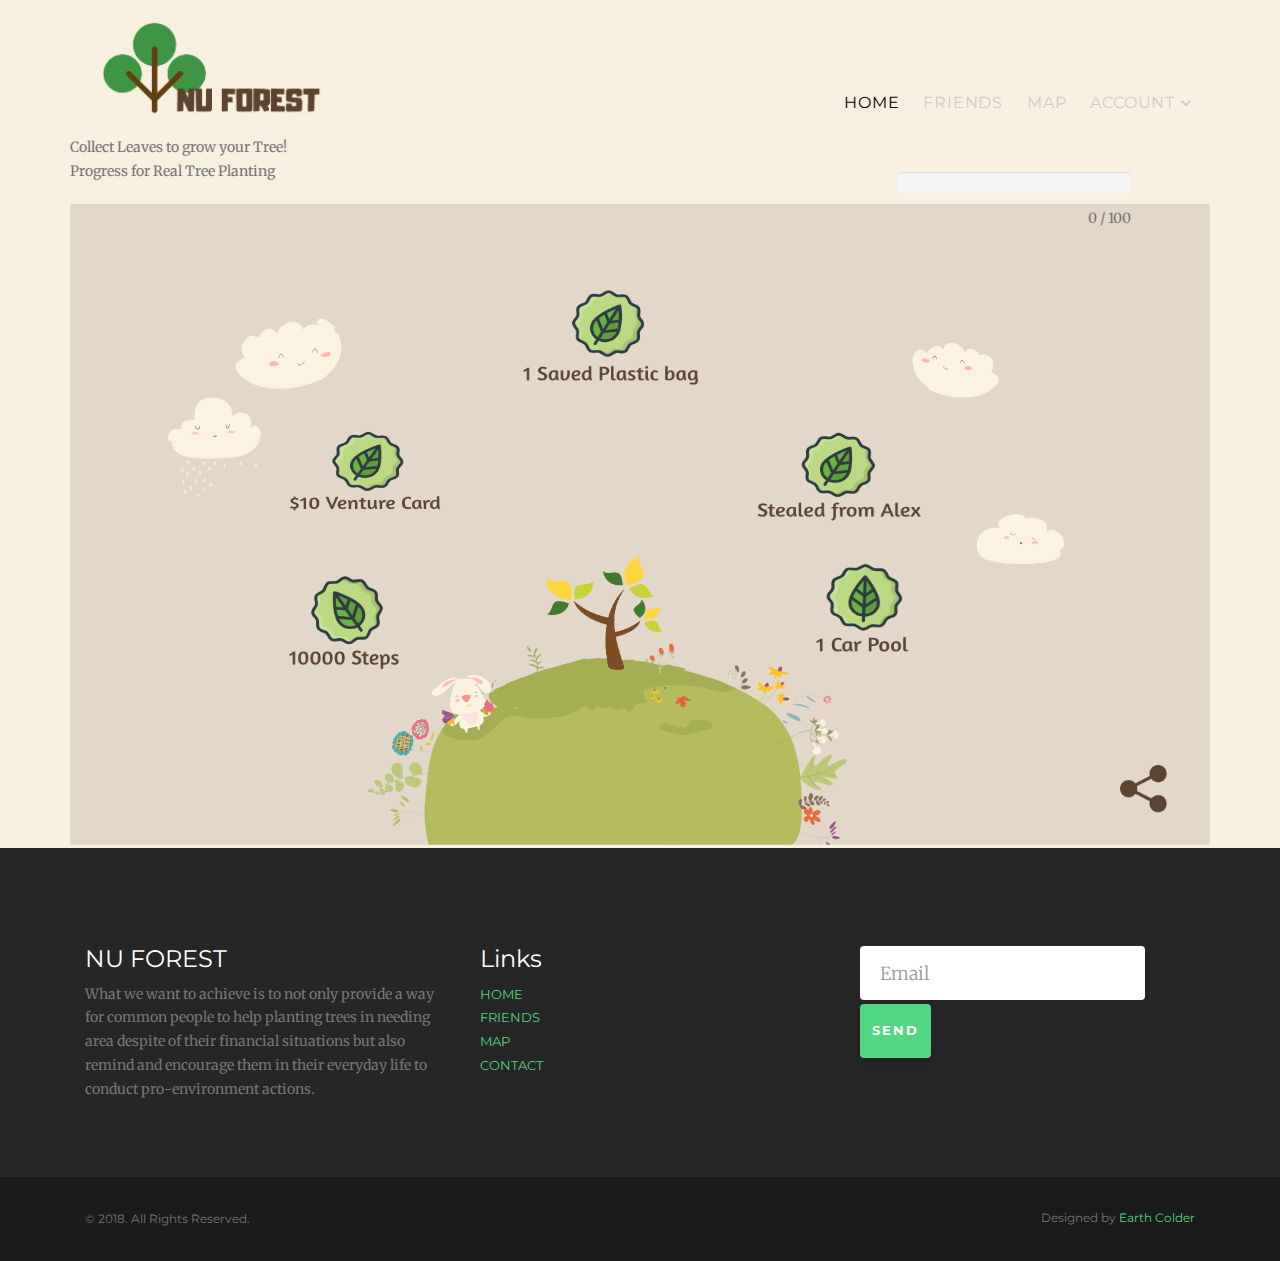
==== commit b1a9e50d: "Add files via upload" ====
--- a/index.html
+++ b/index.html
@@ -50,8 +50,8 @@
 					<div class="col-xs-10 text-right menu-1">
 						<ul>
 							<li class="active"><a href="index.html">Home</a></li>
-							<li ><a href="friend.html">Friends</a></li>
-							<li><a href="about.html">Map</a></li>
+							<li ><a href="friends.html">Friends</a></li>
+							<li><a href="Map.html">Map</a></li>
 							<li class="has-dropdown">
 								<a href="services.html">Account</a>
 								<ul class="dropdown">
@@ -68,28 +68,44 @@
 
 		<!-- Tree section -->
 		<div class="container">
-			<div>
-				<img class="leaf" src="images/leaf1.png" alt="leaf1" id="leaf1" onclick="get_point_event(this)">
-				<img class="leaf" src="images/leaf2.png" alt="leaf2" id="leaf2" onclick="get_point_event(this)">
-				<img class="leaf" src="images/leaf3.png" alt="leaf3" id="leaf3" onclick="get_point_event(this)">
-				<img class="leaf" src="images/leaf4.png" alt="leaf4" id="leaf4" onclick="get_point_event(this)">
-				<img class="leaf" src="images/leaf5.png" alt="leaf5" id="leaf5" onclick="get_point_event(this)">
+			
+            <span id="collect-tip" >Collect Leaves to grow your Tree!</span>
+
+			<div class="reminder">
+				<img class="leaf" src="images/leaf1.png" alt="leaf1" id="leaf1" onclick="get_point_event(this)" onmouseover="close_collect_tip()">
+				<img class="leaf" src="images/leaf2.png" alt="leaf2" id="leaf2" onclick="get_point_event(this)" onmouseover="close_collect_tip()">
+				<img class="leaf" src="images/leaf3.png" alt="leaf3" id="leaf3" onclick="get_point_event(this)" onmouseover="close_collect_tip()">
+				<img class="leaf" src="images/leaf4.png" alt="leaf4" id="leaf4" onclick="get_point_event(this)" onmouseover="close_collect_tip()">
+				<img class="leaf" src="images/leaf5.png" alt="leaf5" id="leaf5" onclick="get_point_event(this)" onmouseover="close_collect_tip()">
+				<span class="remindertext">You can collect energy now!</span>
+			</div>
+			<div class="reminder">
 				<img src="images/tree1.png" alt="tree" id="tree">
-				<p id="plus1">+5</p>
+				<span class="remindertext">This is your tree!</span>
+			</div>
+
+			<p id="plus1">+5</p>
+            
+            <p id="progress-bar-text">Progress for Real Tree Planting</p>
+			<div class="reminder">
 				<div class="progress" id="bar-config">
 				    <div class="progress-bar progress-bar-success progress-bar-striped active" id="progressbar"
 				      aria-valuenow="40" aria-valuemin="0" aria-valuemax="100" style="width:0%">
-				    0%
 				    </div>
 				</div>
-				<p id="energy-count">
-					0 / 100
-				</p>
+				<span class="remindertext">You can check your progress here. Once you reach 100%, you can plant a real tree!</span>
 			</div>
+			
+			<p id="energy-count">
+			</p>
+
+			<div class="reminder">
+				<img src="images/share.png" alt="share.png" id="share1" onclick="share_event()">
+				<span class="remindertext">Share your tree with friends!</span>
+			</div>
+
 			<img src="images/background_v3.svg" alt="background" style="width: 100%">
 		</div>
-
-		
 
 		<!-- START footer -->
 		<footer id="gtco-footer" class="gtco-section" role="contentinfo">
@@ -105,7 +121,7 @@
 			        			<h3>Links</h3>
 			        			<ul class="gtco-list-link">
 			         				<li><a href="#">Home</a ></li>
-				         			<li><a href="friend.html">Friends</a ></li>
+				         			<li><a href="friends.html">Friends</a ></li>
 				         			<li><a href="#">Map</a ></li>
 				         			<li><a href="#">Contact</a></li>
 			       				</ul>
--- a/css/homepage.css
+++ b/css/homepage.css
@@ -40,13 +40,6 @@
     position: relative;
 }
 
-/*.container img{
-	display: block;
-    margin-left: auto;
-    margin-right: auto;
-    height: auto;
-}*/
-
 #bar-config{/*10000 steps*/
 	width: 20%;
 	height: 3%;
@@ -59,6 +52,10 @@
 	position: absolute;
 	right: 8%;
 	top: 10%;
+}
+
+.leaf{
+	cursor: pointer;
 }
 
 #leaf1{/*10000 steps*/
@@ -115,13 +112,44 @@
 	z-index: 0;
 }
 
+
 #plus1{
 	font-size: 60px;
 	position: absolute;
-	left: 50%;
+	left: 45%;
 	top: 42%;
 }
 
+#share1{
+	cursor: pointer;
+	position: absolute;
+	width: 4%;
+	height: auto;
+	right: 5%;
+	bottom: 5%;
+}
 
 
+.reminder .remindertext {
+    visibility: hidden;
+    width: 300px;
+    background-color: rgb(0, 158, 67);
+    color: #fff;
+    text-align: center;
+    border-radius: 6px;
+    position: absolute;
+    z-index: 1020;
+    bottom: 85%;
+    left: 35%;
+    margin-left: 0px;
+    font-size: 20px;
+    
+    /* Fade in tooltip - takes 1 second to go from 0% to 100% opac: */
+    opacity: 0;
+    transition: opacity 1s;
+}
 
+.reminder:hover .remindertext {
+    visibility: visible;
+    opacity: 1;
+}
--- a/css/style.css
+++ b/css/style.css
@@ -96,9 +96,8 @@
   position: relative;
   top: 0;
   margin: 0;
-  padding: 0;
-  width: 100%;
-  padding: 30px 0;
+  width: 100%;
+  padding: 15px 0;
   z-index: 1001;
   font-family: "Montserrat", sans-serif;
 }
@@ -109,12 +108,15 @@
   }
 }
 .gtco-nav #gtco-logo {
-  font-size: 20px;
   margin: 0;
   padding: 0;
   text-transform: uppercase;
   font-weight: bold;
 }
+.logo-config{
+  width: 250px;
+}
+
 .gtco-nav #gtco-logo a {
   color: #000;
 }
@@ -1641,7 +1643,7 @@
 
 .text-right{
   position: absolute;
-  bottom: 10%;
+  bottom: 5%;
   right: 0;
 }
 
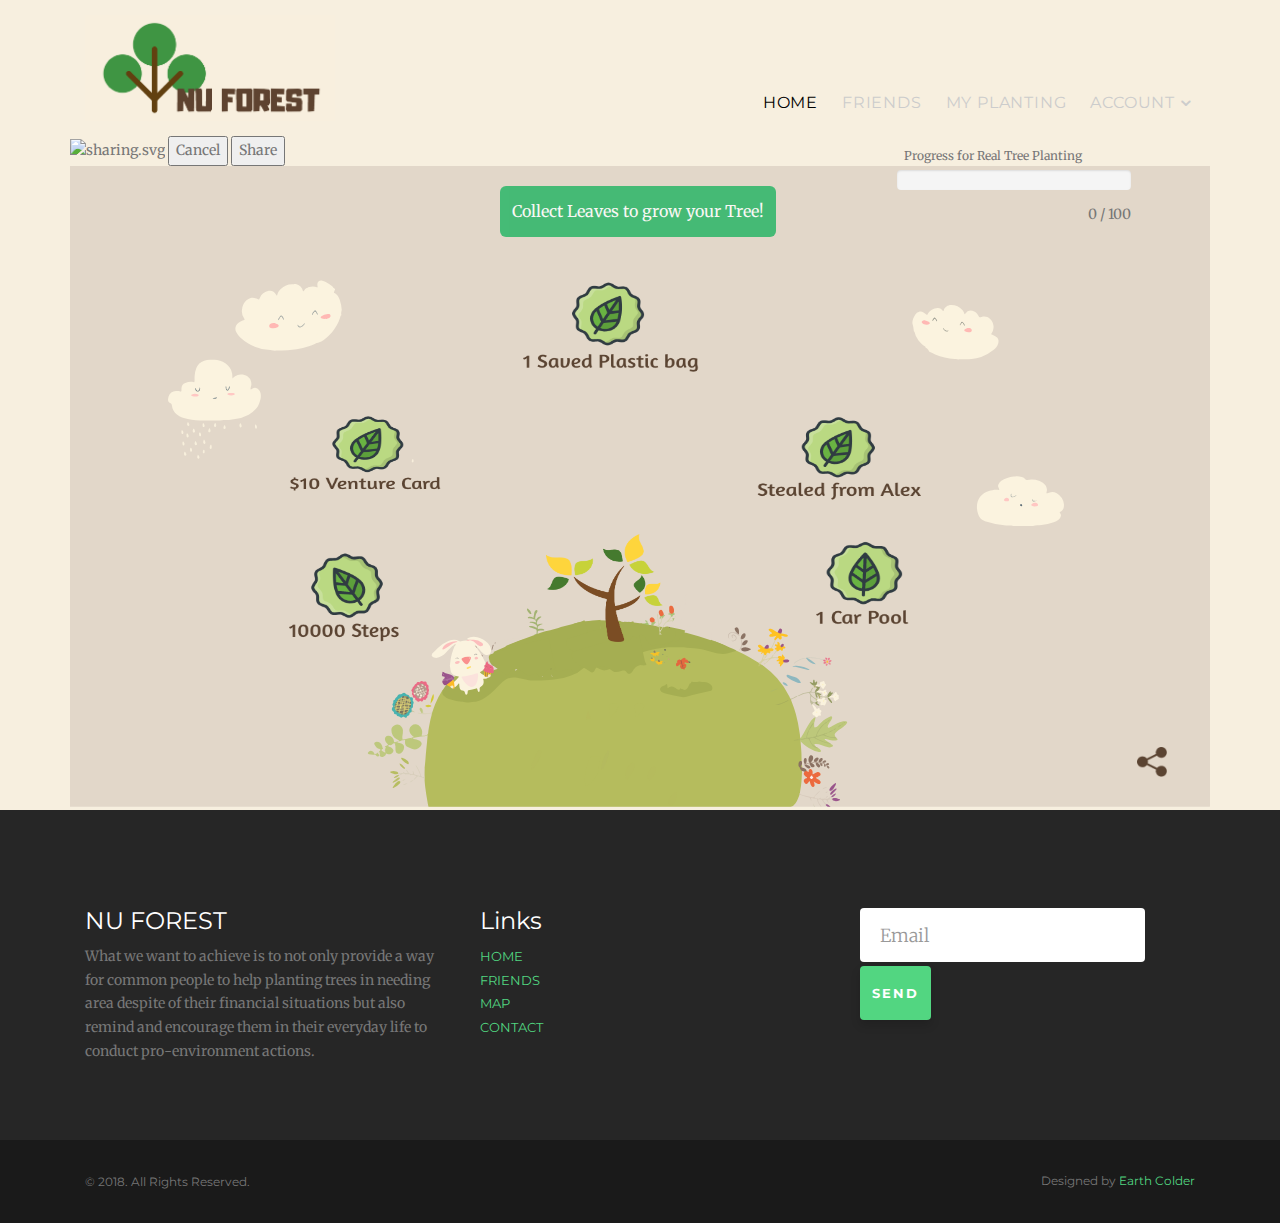
==== commit ea995c78: "Add files via upload" ====
--- a/index.html
+++ b/index.html
@@ -51,7 +51,7 @@
 						<ul>
 							<li class="active"><a href="index.html">Home</a></li>
 							<li ><a href="friends.html">Friends</a></li>
-							<li><a href="Map.html">Map</a></li>
+							<li><a href="map.html">My Planting</a></li>
 							<li class="has-dropdown">
 								<a href="services.html">Account</a>
 								<ul class="dropdown">
@@ -88,9 +88,8 @@
             
             <p id="progress-bar-text">Progress for Real Tree Planting</p>
 			<div class="reminder">
-				<div class="progress" id="bar-config">
-				    <div class="progress-bar progress-bar-success progress-bar-striped active" id="progressbar"
-				      aria-valuenow="40" aria-valuemin="0" aria-valuemax="100" style="width:0%">
+				<div class="progress" id="bar-config" onmouseover="close_collect_tip()">
+				    <div class="progress-bar progress-bar-success progress-bar-striped active" id="progressbar" aria-valuenow="40" aria-valuemin="0" aria-valuemax="100" style="width:0%">
 				    </div>
 				</div>
 				<span class="remindertext">You can check your progress here. Once you reach 100%, you can plant a real tree!</span>
@@ -100,8 +99,14 @@
 			</p>
 
 			<div class="reminder">
-				<img src="images/share.png" alt="share.png" id="share1" onclick="share_event()">
+				<img src="images/share.png" alt="share.png" id="share1" onclick="share_clicked()" onmouseover="close_collect_tip()">
 				<span class="remindertext">Share your tree with friends!</span>
+			</div>
+
+			<div id="share_info">
+				<img src="images/sharing.svg" alt="sharing.svg" id="sharing1">
+				<button id="cancel_button" onclick="share_cancel()">Cancel</button>
+				<button id="share_button" onclick="share_event()">Share</button>
 			</div>
 
 			<img src="images/background_v3.svg" alt="background" style="width: 100%">
--- a/css/homepage.css
+++ b/css/homepage.css
@@ -38,6 +38,13 @@
 
 .container {
     position: relative;
+}
+
+#progress-bar-text{
+    font-size: 12px;
+	position: absolute;
+	right: 12.2%;
+	top: 1.5%;
 }
 
 #bar-config{/*10000 steps*/
@@ -123,12 +130,26 @@
 #share1{
 	cursor: pointer;
 	position: absolute;
-	width: 4%;
+	width: 2.5%;
 	height: auto;
 	right: 5%;
 	bottom: 5%;
 }
 
+#collect-tip{
+    background-color: rgb(30, 180, 97);
+    color: #fff;
+    text-align: center;
+    padding: 12px;
+    border-radius: 6px;
+    position: absolute;
+    z-index: 1020;
+    bottom: 85%;
+    left: 38%;
+    font-size: 16px;
+    opacity: 0.8;
+    transition: opacity 0.5s;
+}
 
 .reminder .remindertext {
     visibility: hidden;
@@ -140,9 +161,9 @@
     position: absolute;
     z-index: 1020;
     bottom: 85%;
-    left: 35%;
+    left: 38%;
     margin-left: 0px;
-    font-size: 20px;
+    font-size: 16px;
     
     /* Fade in tooltip - takes 1 second to go from 0% to 100% opac: */
     opacity: 0;
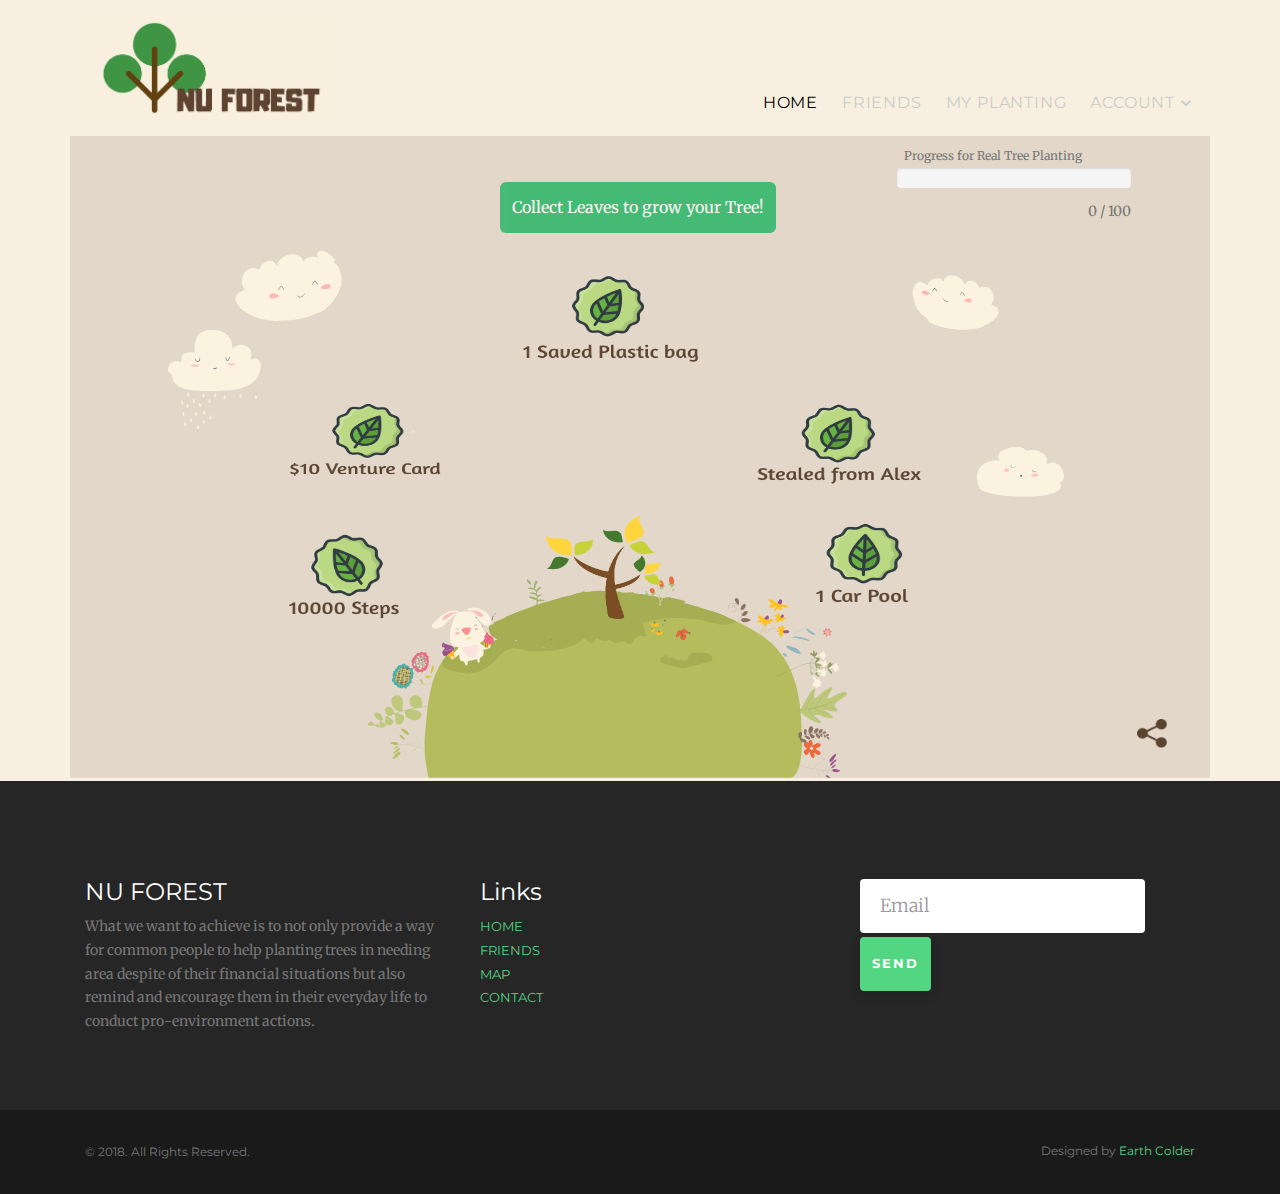
==== commit 30d3d160: "Add files via upload" ====
--- a/index.html
+++ b/index.html
@@ -176,7 +176,6 @@
 	<!-- Carousel -->
 	<script src="js/owl.carousel.min.js"></script>
 	<!-- homepage -->
-	<script src="js/homepage.js"></script>
 
 	<!-- Main -->
 	<script src="js/main.js"></script>
--- a/css/homepage.css
+++ b/css/homepage.css
@@ -135,6 +135,45 @@
 	right: 5%;
 	bottom: 5%;
 }
+
+#share_info{
+	display: none;
+}
+
+#sharing1{
+/*	visibility: hidden;*/
+	position: absolute;
+	width: 35%;
+	height: 35%;
+	left: 30%;
+	bottom: 40%;
+	z-index: 1000;
+}
+
+#cancel_button{
+	position: absolute;
+	width: 120px;
+	height: 36px;
+	left: 33%;
+	bottom: 48%;
+	z-index: 1001;
+	border-radius: 6px;
+	background-color: #F7EFDF;
+	color:black;
+}
+
+#share_button{
+	position: absolute;
+	width: 120px;
+	height: 36px;
+	left: 51.5%;
+	bottom: 48%;
+	z-index: 1001;
+	border-radius: 6px;
+	background-color: #F7EFDF;
+	color:black;
+}
+
 
 #collect-tip{
     background-color: rgb(30, 180, 97);
